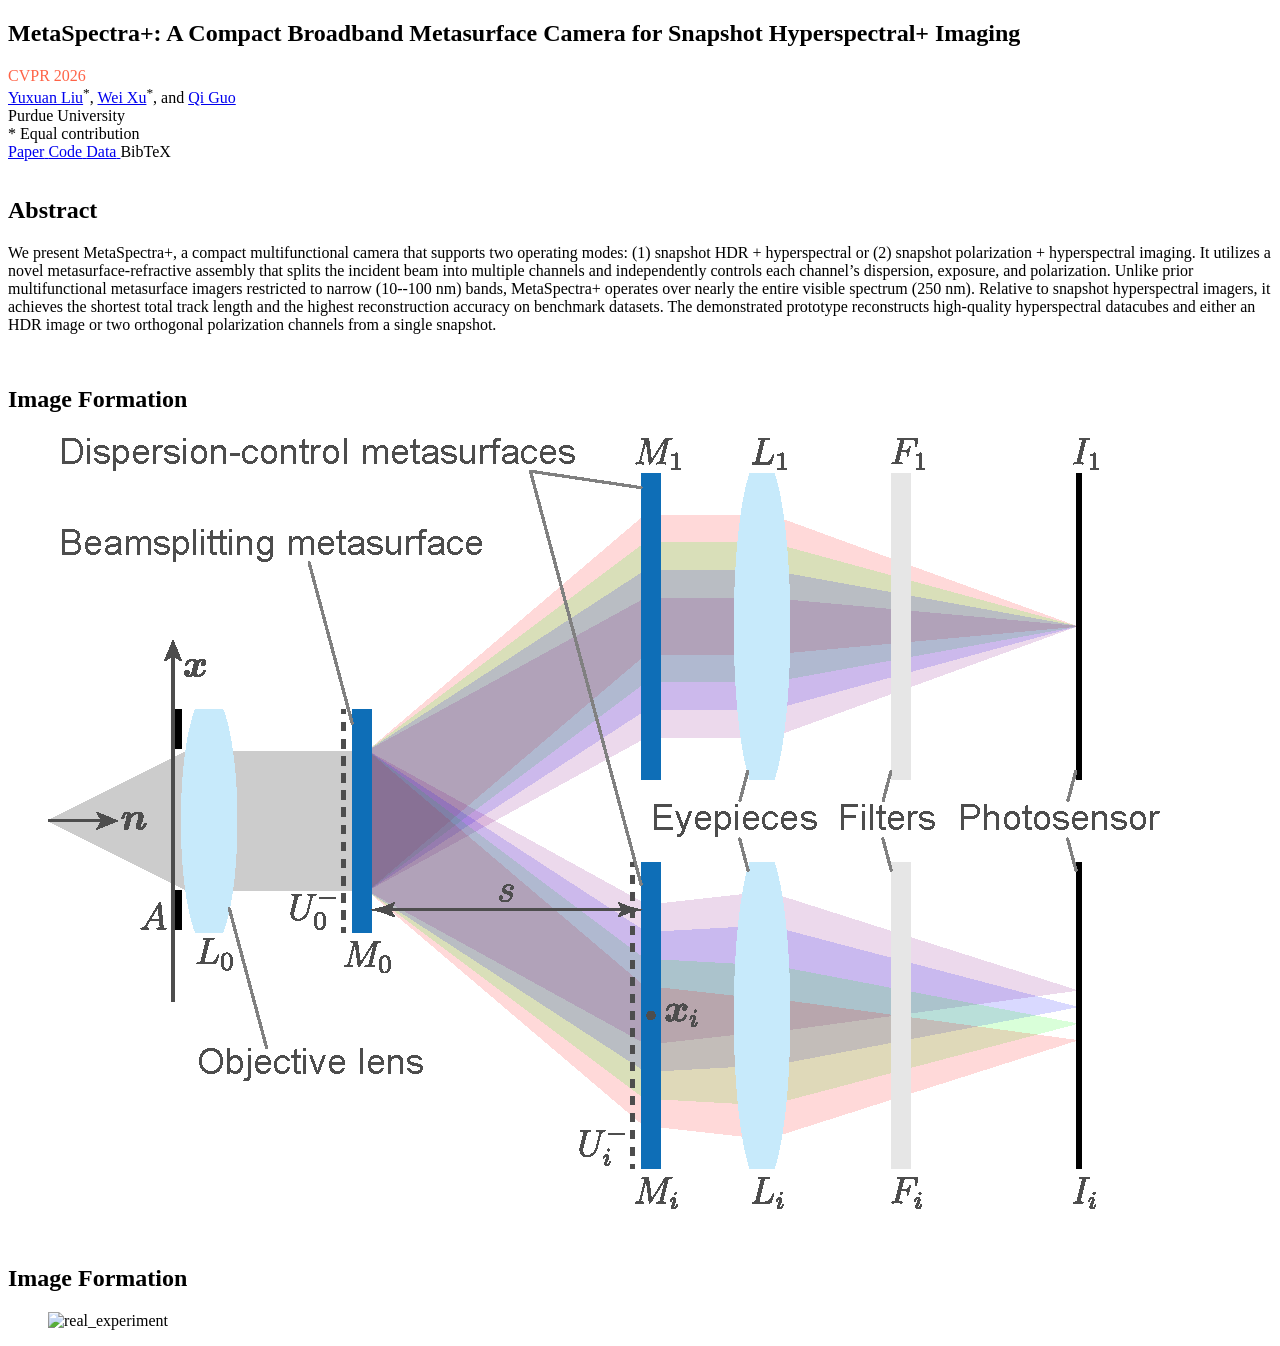
==== index.html @ 2b4a6756 "Update index.html" ====
<!DOCTYPE html>
<html>

<head>
  <meta charset="utf-8">
  <!-- Meta tags for social media banners, these should be filled in appropriatly as they are your "business card" -->
  <!-- Replace the content tag with appropriate information -->
  <meta name="description" content="A project page of Guo Lab @ Purdue ECE." />
  <meta property="og:title" content="Multifunctional Metasurface Imaging" />
  <meta property="og:description" content="A project page of Guo Lab @ Purdue ECE." />
  <meta property="og:url" content="https://meta-imaging.qiguo.org" />
  <!-- Path to banner image, should be in the path listed below. Optimal dimenssions are 1200X630-->
  <meta property="og:image" content="/static/images/render.png" />
  <meta property="og:image:width" content="1200" />
  <meta property="og:image:height" content="630" />


  <!-- <meta name="twitter:title" content="TWITTER BANNER TITLE META TAG">
  <meta name="twitter:description" content="TWITTER BANNER DESCRIPTION META TAG"> -->
  <!-- Path to banner image, should be in the path listed below. Optimal dimenssions are 1200X600-->
  <!-- <meta name="twitter:image" content="static/images/your_twitter_banner_image.png">
  <meta name="twitter:card" content="summary_large_image"> -->
  <!-- Keywords for your paper to be indexed by-->
  <meta name="keywords" content="Metasurface, Multifunctional, Snapshot, Computational imaging">
  <meta name="viewport" content="width=device-width, initial-scale=1">


  <title>MetaSpectra+</title>
  <link rel="icon" type="image/x-icon" href="static/images/favicon.ico">
  <link href="https://fonts.googleapis.com/css?family=Google+Sans|Noto+Sans|Castoro" rel="stylesheet">

  <link rel="stylesheet" href="static/css/bulma.min.css">
  <link rel="stylesheet" href="static/css/bulma-carousel.min.css">
  <link rel="stylesheet" href="static/css/bulma-slider.min.css">
  <link rel="stylesheet" href="static/css/fontawesome.all.min.css">
  <link rel="stylesheet" href="https://cdn.jsdelivr.net/gh/jpswalsh/academicons@1/css/academicons.min.css">
  <link rel="stylesheet" href="static/css/index.css">

  <script src="https://ajax.googleapis.com/ajax/libs/jquery/3.5.1/jquery.min.js"></script>
  <script src="https://documentcloud.adobe.com/view-sdk/main.js"></script>
  <script defer src="static/js/fontawesome.all.min.js"></script>
  <script src="static/js/bulma-carousel.min.js"></script>
  <script src="static/js/bulma-slider.min.js"></script>
  <script src="static/js/index.js"></script>

  <script src="https://polyfill.io/v3/polyfill.min.js?features=es6"></script>
  <script>
    MathJax = {
      tex: {
        inlineMath: [['$', '$'], ['\\(', '\\)']]
      }
    };
  </script>
  <script id="MathJax-script" async src="https://cdn.jsdelivr.net/npm/mathjax@3/es5/tex-mml-chtml.js"></script>

</head>

<!-- Google tag (gtag.js) -->
<script async src="https://www.googletagmanager.com/gtag/js?id=G-63WWT0F352"></script>
<script>
  window.dataLayer = window.dataLayer || [];
  function gtag() { dataLayer.push(arguments); }
  gtag('js', new Date());
  gtag('config', 'G-63WWT0F352');
</script>

<body>

<section class="hero is-white">
  <div class="hero-body">
    <div class="container is-max-desktop">
      <div class="columns is-centered">
        <div class="column has-text-centered">
          <h1 class="title is-2 publication-title">MetaSpectra+: A Compact Broadband Metasurface Camera for Snapshot Hyperspectral+ Imaging</h1>
          
          <div class="is-size-4 publication-authors">
            <span class="author-block" style="color:Tomato;">CVPR 2026
          </div>

          <div class="is-size-4 publication-authors">
            <span class="author-block">
              <a href="https://yuxuanliu22.github.io/">Yuxuan Liu</a><sup>*</sup>,</span>
            <span class="author-block">
              <a href="https://www.weixu.net/">Wei Xu</a><sup>*</sup>, and</span>
            <span class="author-block">
              <a href="https://www.qiguo.org/pi">Qi Guo</a>
            </span>
          </div>

          <div class="is-size-5 publication-authors">
            <span class="author-block">Purdue University</span>
          </div>
          
          <div class="is-size-5 publication-authors">
            <span class="author-block">* Equal contribution</span>
          </div>

          <div class="column has-text-centered">
            <div class="publication-links">
              <!-- PDF Link. -->
              <span class="link-block">
                <a href="https://arxiv.org/abs/2603.09116"
                   class="external-link button is-normal is-rounded is-dark">
                  <span class="icon">
                      <i class="fas fa-file-pdf"></i>
                  </span>
                  <span>Paper</span>
                </a>
              </span>
              
              
              <!-- Code Link. -->
              <span class="link-block">
                <a href="https://github.com/guo-research-group/MetaSpectra-plus"
                   class="external-link button is-normal is-rounded is-dark">
                  <span class="icon">
                      <i class="fab fa-github"></i>
                  </span>
                  <span>Code</span>
                  </a>
              </span>
              <!-- Dataset Link. -->
              <span class="link-block">
                <a href="https://github.com/guo-research-group/MetaSpectra-plus"
                   class="external-link button is-normal is-rounded is-dark">
                  <span class="icon">
                      <i class="far fa-images"></i>
                  </span>
                  <span>Data</span>
                  </a>
            </span>
            <!-- Citation Link. -->
            <span class="link-block">
              <a class="external-link button is-normal is-rounded is-dark" onclick="copyBibTeX()">
                <span class="icon">
                  <i class="fas fa-copy"></i>
                </span>
              <span>BibTeX</span>
              </a>
            </span>
            <script>
              function copyBibTeX() {
                const bibtex = `@article{liu2026metaspectra+,
                  title={MetaSpectra+: A Compact Broadband Metasurface Camera for Snapshot Hyperspectral+ Imaging},
                  author={Liu, Yuxuan and Xu, Wei and Guo, Qi},
                  journal={arXiv preprint arXiv:2603.09116},
                  year={2026}
                }`;
                navigator.clipboard.writeText(bibtex).then(() => {
                  alert("BibTeX copied to clipboard!");
                }).catch(err => {
                  console.error("Failed to copy BibTeX: ", err);
                });
              }
            </script>
              
            </div>
          </div>
        </div>
      </div>
    </div>
  </div>
</section>

<section class="hero is-light" style="padding-top: 1rem; padding-bottom: 0;">
    <div class="hero-body">
      <div class="container is-max-desktop has-text-centered">
        <h2 class="title is-3"><strong>Abstract</strong></h2>
        <div class="content has-text-justified">
          <p>
            We present MetaSpectra+, a compact multifunctional camera that supports two operating modes: 
            (1) snapshot HDR + hyperspectral or (2) snapshot polarization + hyperspectral imaging. 
            It utilizes a novel metasurface-refractive assembly that splits the incident beam into multiple channels and independently controls each channel’s dispersion, exposure, and polarization. 
            Unlike prior multifunctional metasurface imagers restricted to narrow (10--100 nm) bands, MetaSpectra+ operates over nearly the entire visible spectrum (250 nm). 
            Relative to snapshot hyperspectral imagers, it achieves the shortest total track length and the highest reconstruction accuracy on benchmark datasets. 
            The demonstrated prototype reconstructs high-quality hyperspectral datacubes and either an HDR image or two orthogonal polarization channels from a single snapshot.
          </p>
        </div>
      </div>

    </div>
  </section>

<section class="hero is-white" style="padding-top: 1rem; padding-bottom: 0;">
    <div class="hero-body">
      <div class="container is-max-desktop has-text-centered">
        <h2 class="title is-3"><strong>Image Formation</strong></h2>
        <div class="content has-text-justified">
          <p>
            <figure class="image">
              <img src="static/images/image_formation.png" alt="image_formation" />
            </figure>
          </p>
        </div>
      </div>

    </div>
  </section>

<section class="hero is-light" style="padding-top: 1rem; padding-bottom: 0;">
    <div class="hero-body">
      <div class="container is-max-desktop has-text-centered">
        <h2 class="title is-3"><strong>Image Formation</strong></h2>
        <div class="content has-text-justified">
          <p>
            <figure class="image">
              <img src="static/images/real_experiment.png" alt="real_experiment" />
            </figure>
          </p>
        </div>
      </div>

    </div>
  </section>


</body>

</html>
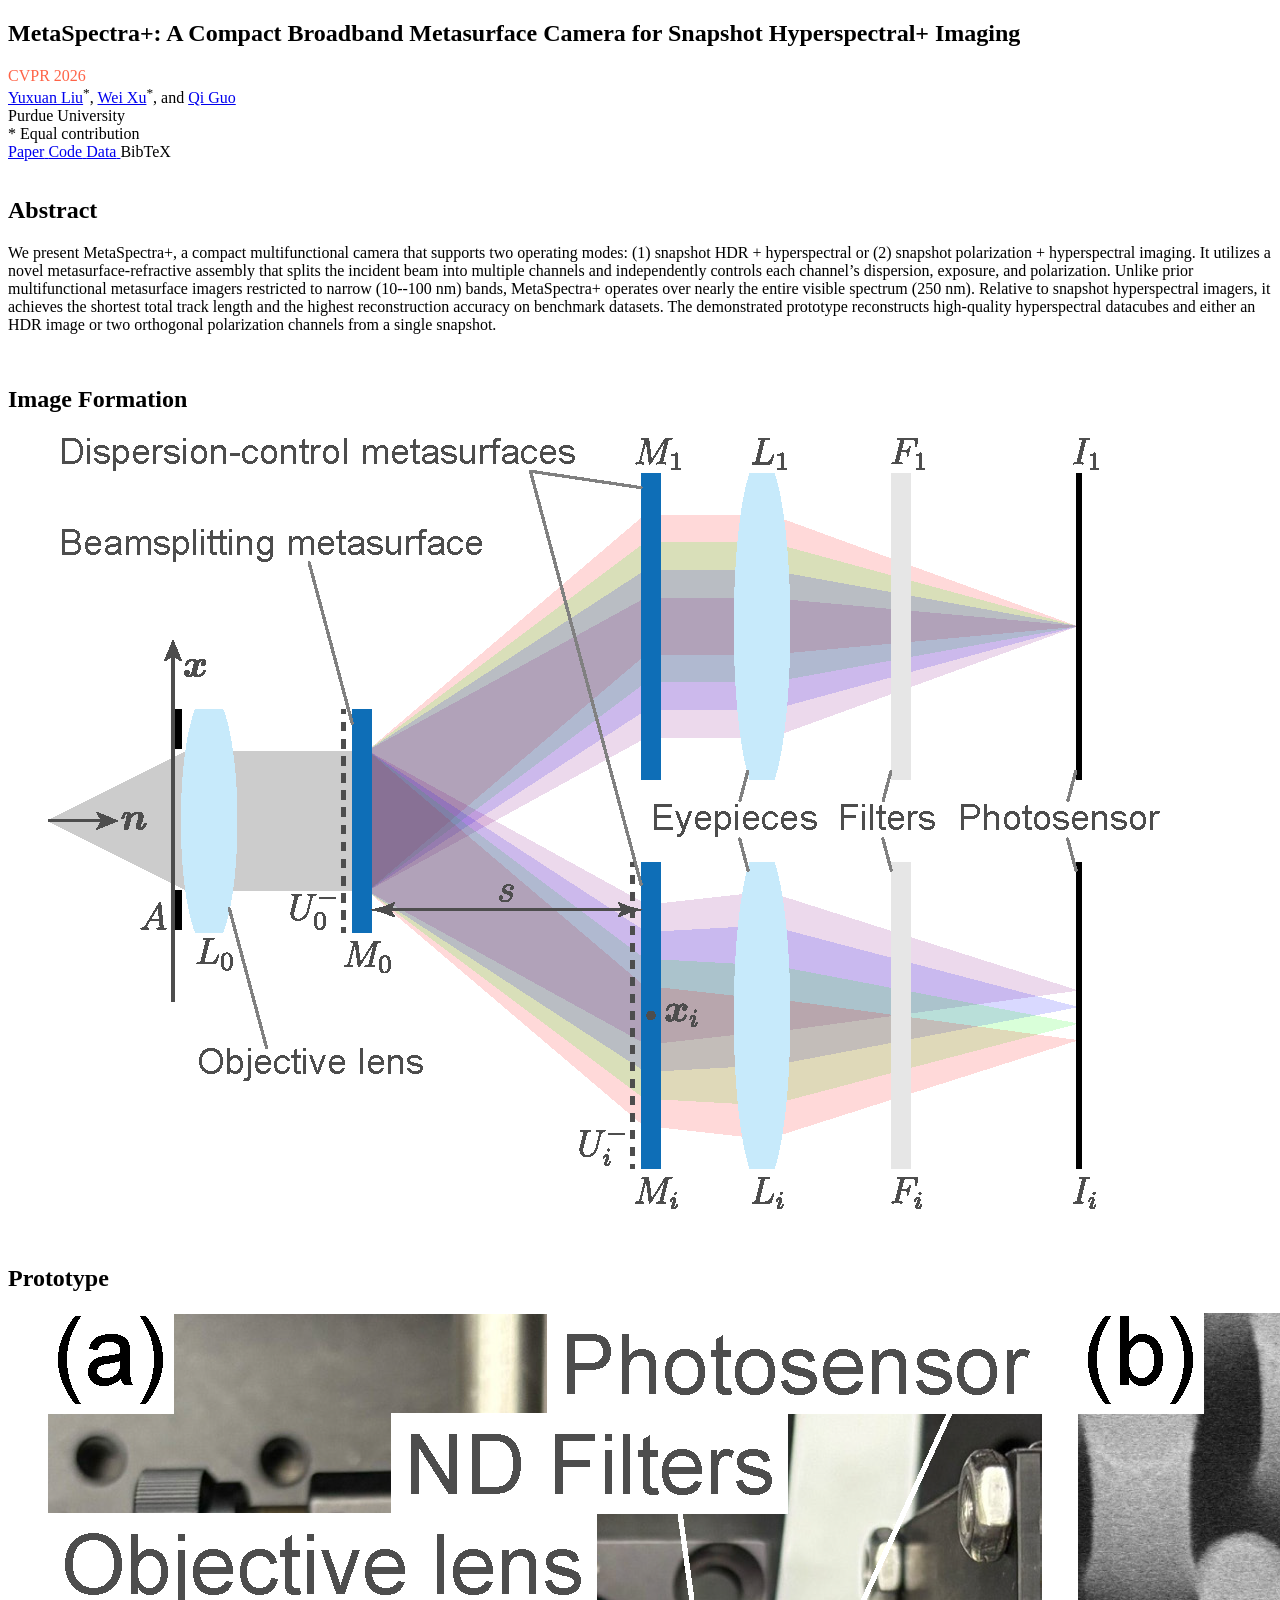
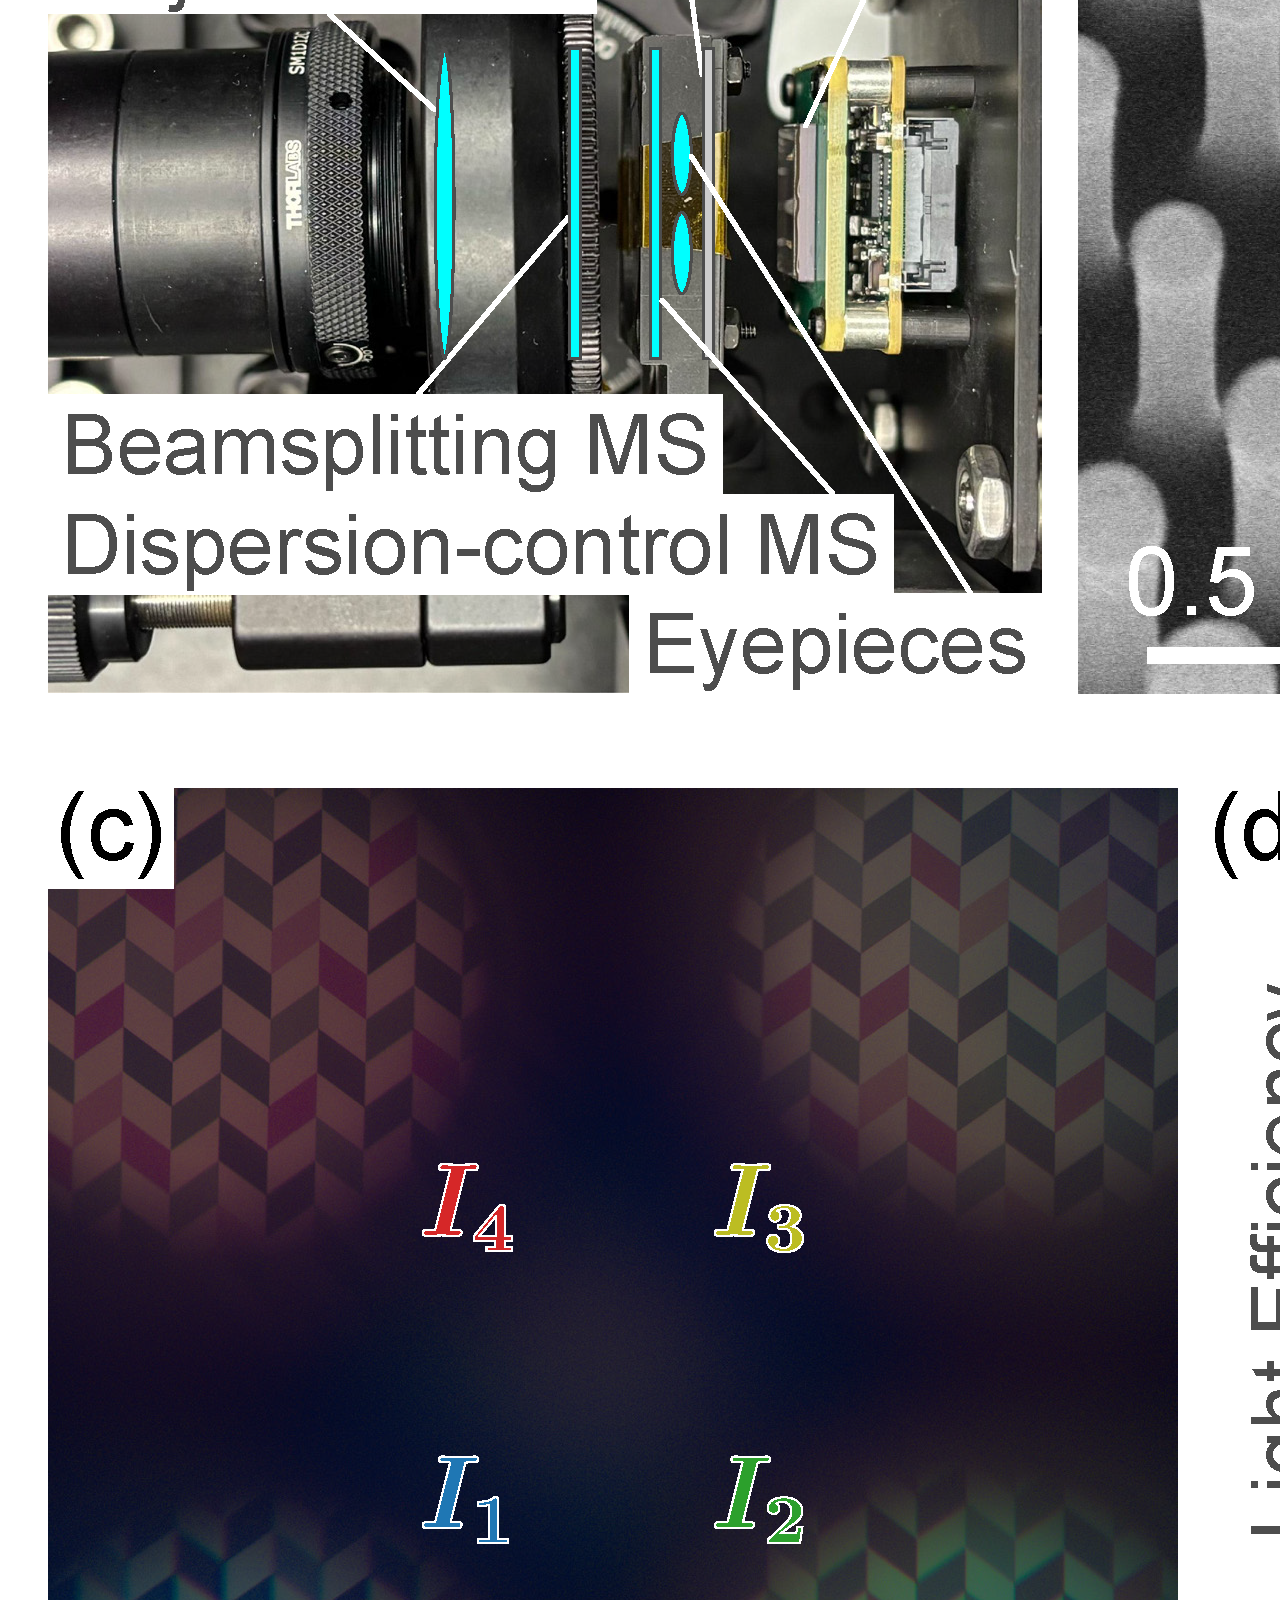
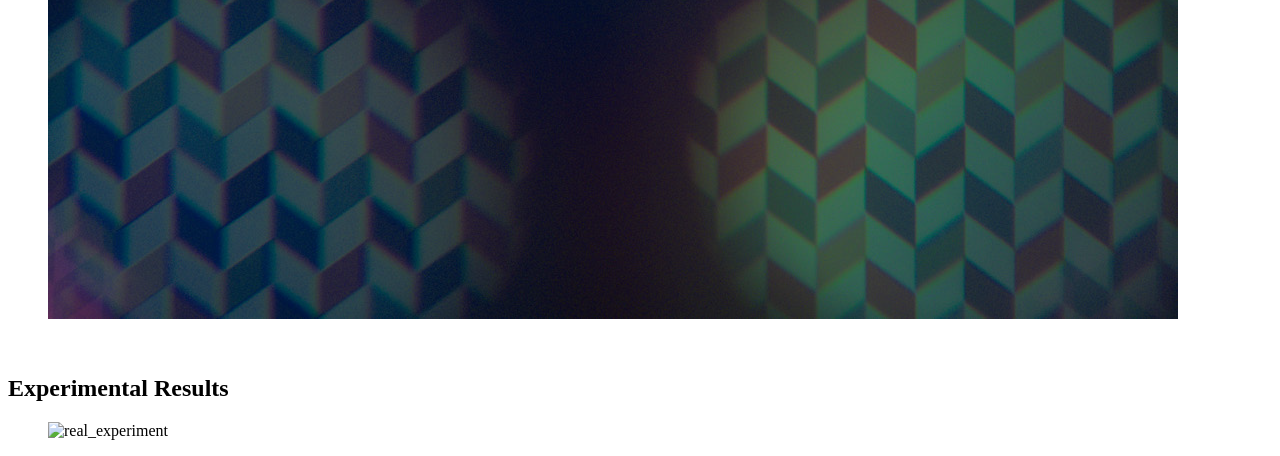
==== commit be52e5fb: "Update index.html" ====
--- a/index.html
+++ b/index.html
@@ -197,10 +197,26 @@
     </div>
   </section>
 
-<section class="hero is-light" style="padding-top: 1rem; padding-bottom: 0;">
-    <div class="hero-body">
-      <div class="container is-max-desktop has-text-centered">
-        <h2 class="title is-3"><strong>Image Formation</strong></h2>
+  <section class="hero is-light" style="padding-top: 1rem; padding-bottom: 0;">
+    <div class="hero-body">
+      <div class="container is-max-desktop has-text-centered">
+        <h2 class="title is-3"><strong>Prototype</strong></h2>
+        <div class="content has-text-justified">
+          <p>
+            <figure class="image">
+              <img src="static/images/prototype.png" alt="real_experiment" />
+            </figure>
+          </p>
+        </div>
+      </div>
+
+    </div>
+  </section>
+
+<section class="hero is-white" style="padding-top: 1rem; padding-bottom: 0;">
+    <div class="hero-body">
+      <div class="container is-max-desktop has-text-centered">
+        <h2 class="title is-3"><strong>Experimental Results</strong></h2>
         <div class="content has-text-justified">
           <p>
             <figure class="image">
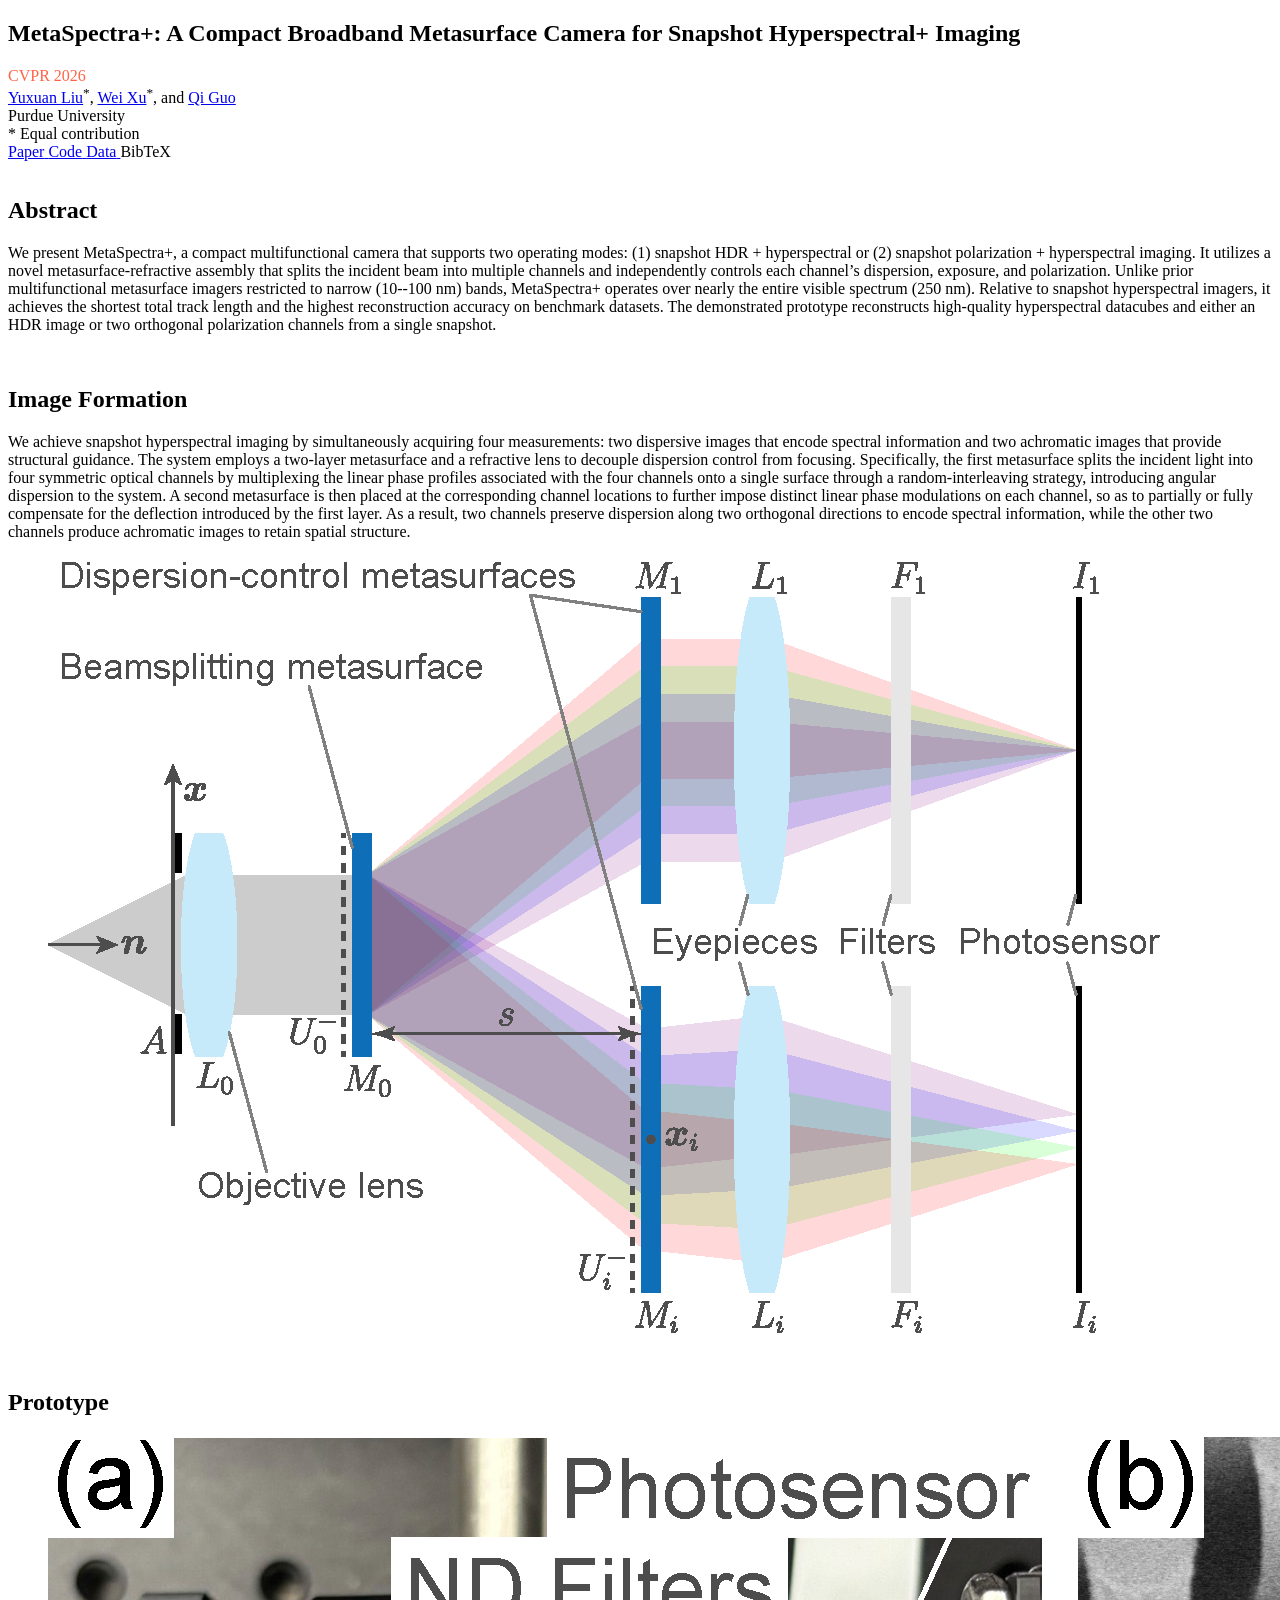
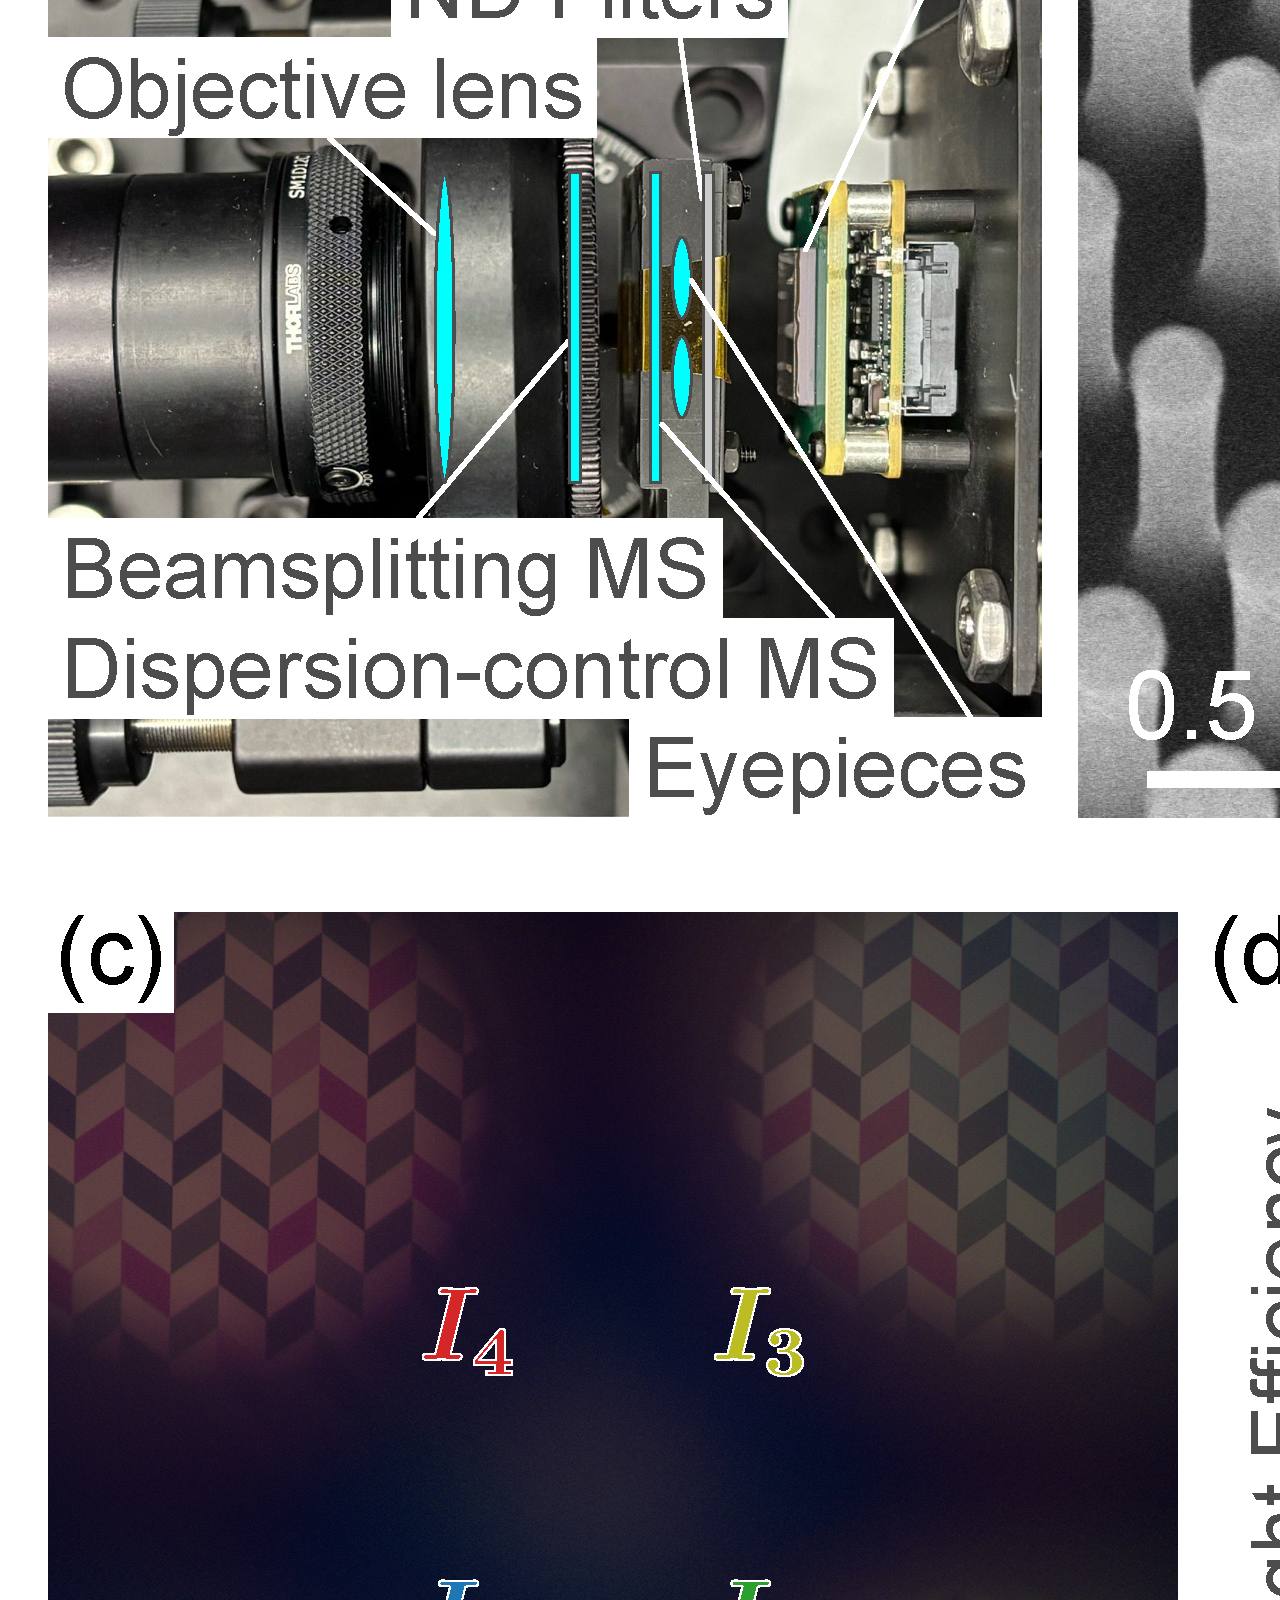
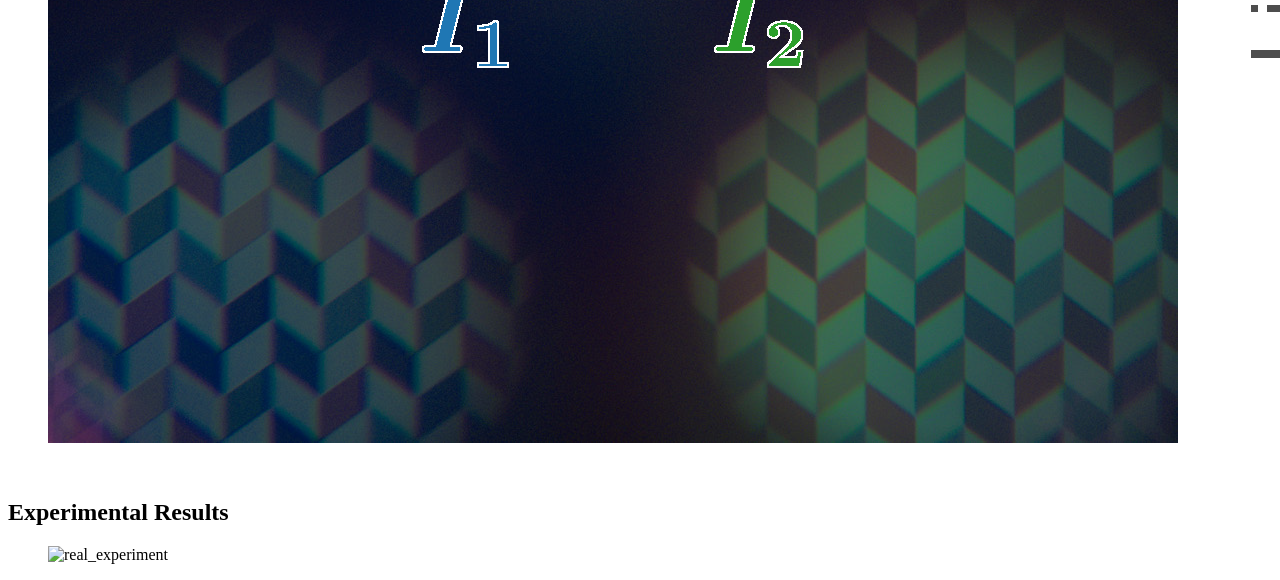
==== commit b802c8ec: "Update index.html" ====
--- a/index.html
+++ b/index.html
@@ -187,6 +187,11 @@
         <h2 class="title is-3"><strong>Image Formation</strong></h2>
         <div class="content has-text-justified">
           <p>
+            We achieve snapshot hyperspectral imaging by simultaneously acquiring four measurements: two dispersive images that encode spectral information and two achromatic images that provide structural guidance.
+            The system employs a two-layer metasurface and a refractive lens to decouple dispersion control from focusing. Specifically, the first metasurface splits the incident light into four symmetric optical channels 
+            by multiplexing the linear phase profiles associated with the four channels onto a single surface through a random-interleaving strategy, introducing angular dispersion to the system. A second metasurface is 
+            then placed at the corresponding channel locations to further impose distinct linear phase modulations on each channel, so as to partially or fully compensate for the deflection introduced by the first layer.
+            As a result, two channels preserve dispersion along two orthogonal directions to encode spectral information, while the other two channels produce achromatic images to retain spatial structure.
             <figure class="image">
               <img src="static/images/image_formation.png" alt="image_formation" />
             </figure>
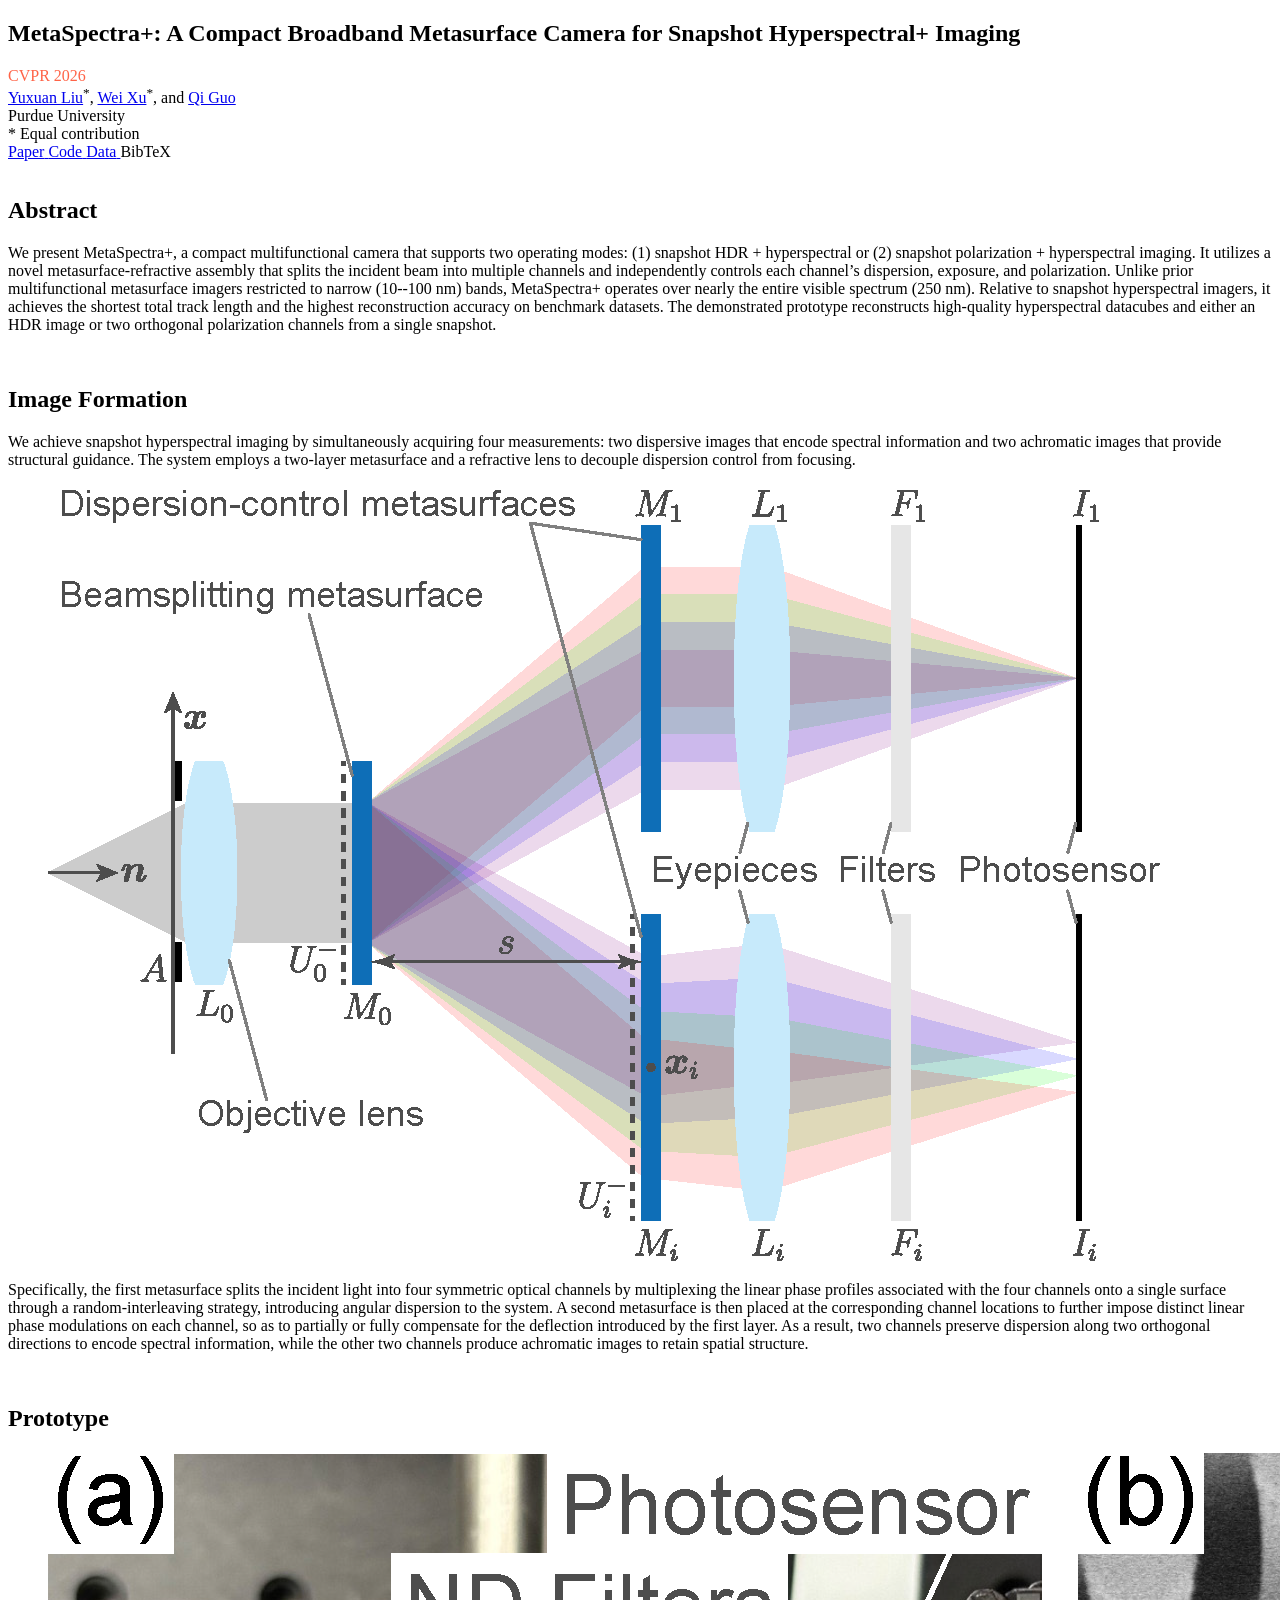
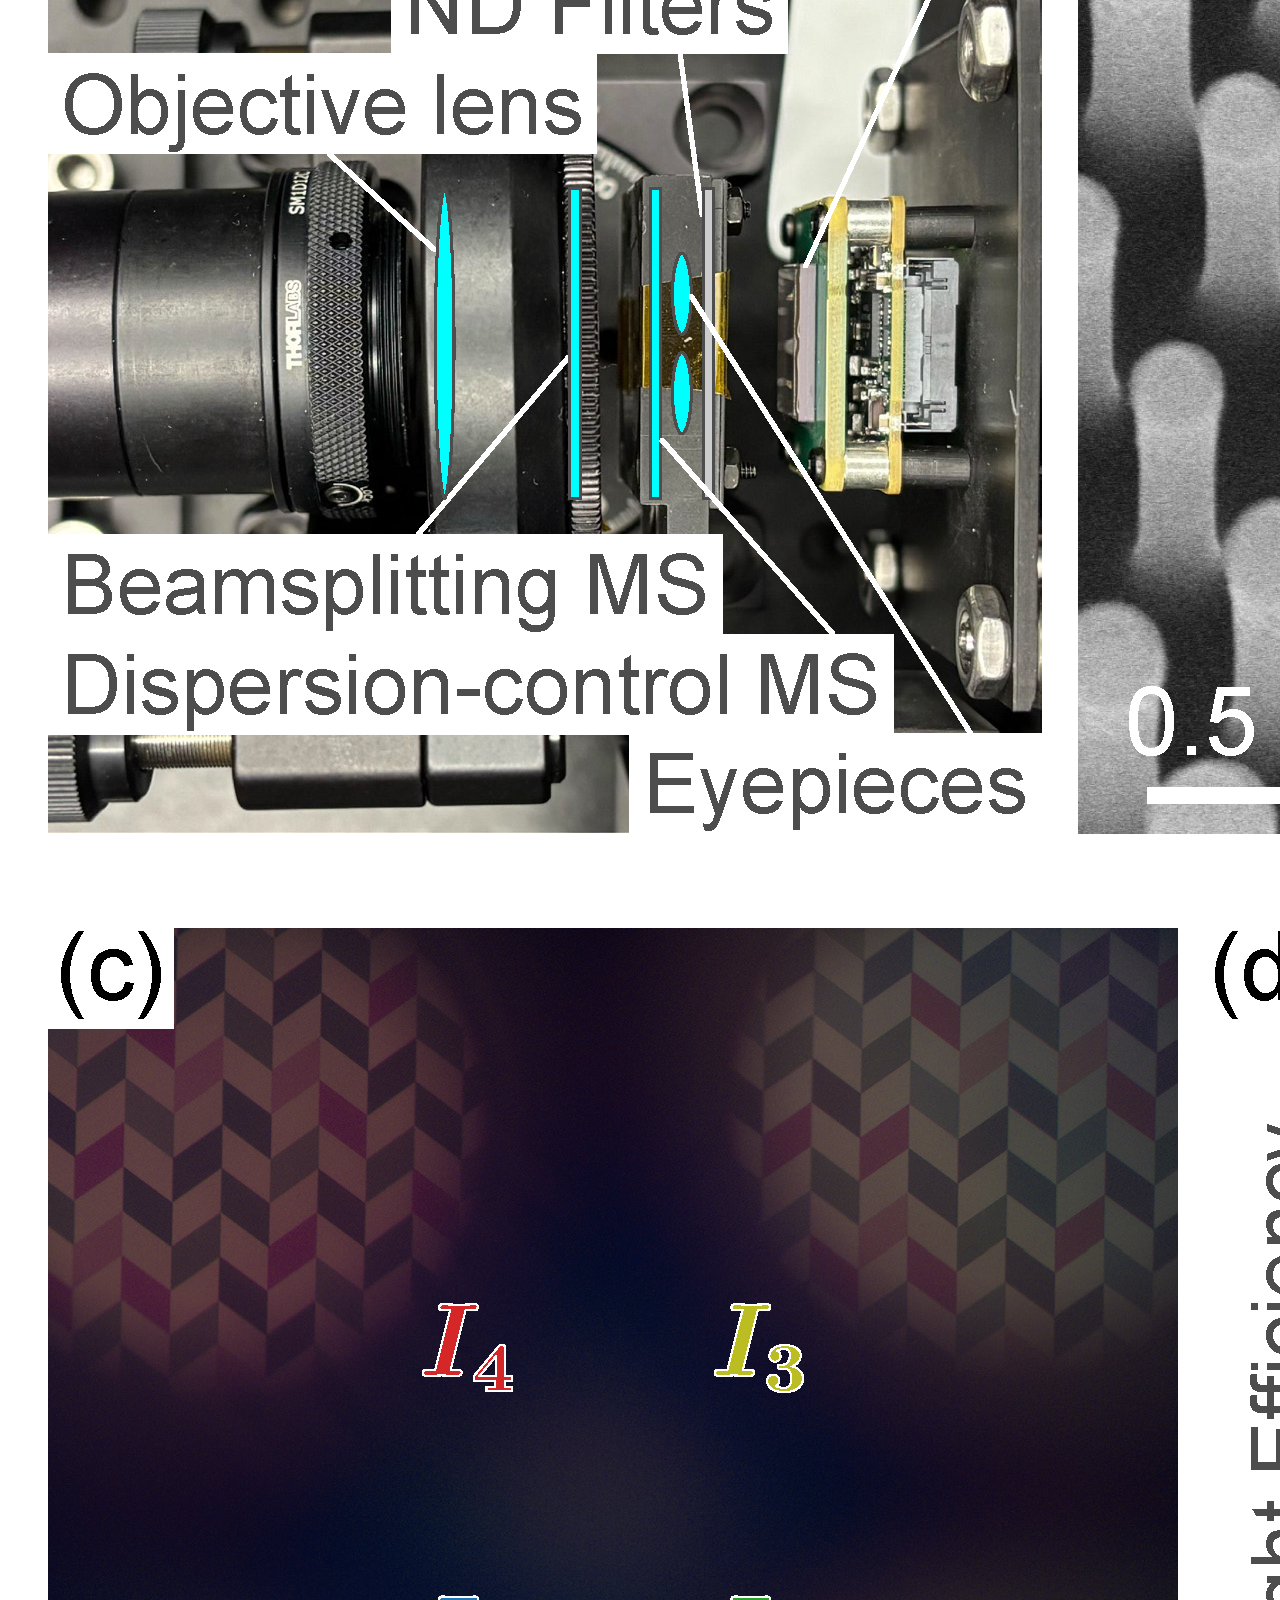
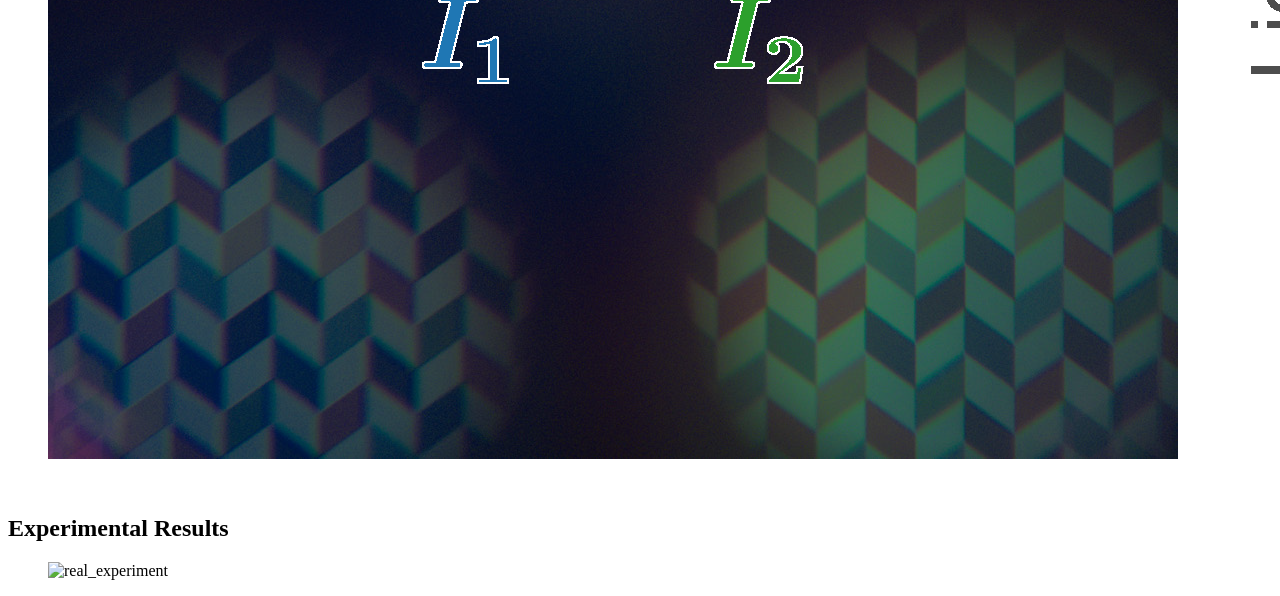
==== commit 9b58a995: "Update index.html" ====
--- a/index.html
+++ b/index.html
@@ -188,13 +188,14 @@
         <div class="content has-text-justified">
           <p>
             We achieve snapshot hyperspectral imaging by simultaneously acquiring four measurements: two dispersive images that encode spectral information and two achromatic images that provide structural guidance.
-            The system employs a two-layer metasurface and a refractive lens to decouple dispersion control from focusing. Specifically, the first metasurface splits the incident light into four symmetric optical channels 
+            The system employs a two-layer metasurface and a refractive lens to decouple dispersion control from focusing. 
+            <figure class="image">
+              <img src="static/images/image_formation.png" alt="image_formation" />
+            </figure>
+            Specifically, the first metasurface splits the incident light into four symmetric optical channels 
             by multiplexing the linear phase profiles associated with the four channels onto a single surface through a random-interleaving strategy, introducing angular dispersion to the system. A second metasurface is 
             then placed at the corresponding channel locations to further impose distinct linear phase modulations on each channel, so as to partially or fully compensate for the deflection introduced by the first layer.
             As a result, two channels preserve dispersion along two orthogonal directions to encode spectral information, while the other two channels produce achromatic images to retain spatial structure.
-            <figure class="image">
-              <img src="static/images/image_formation.png" alt="image_formation" />
-            </figure>
           </p>
         </div>
       </div>
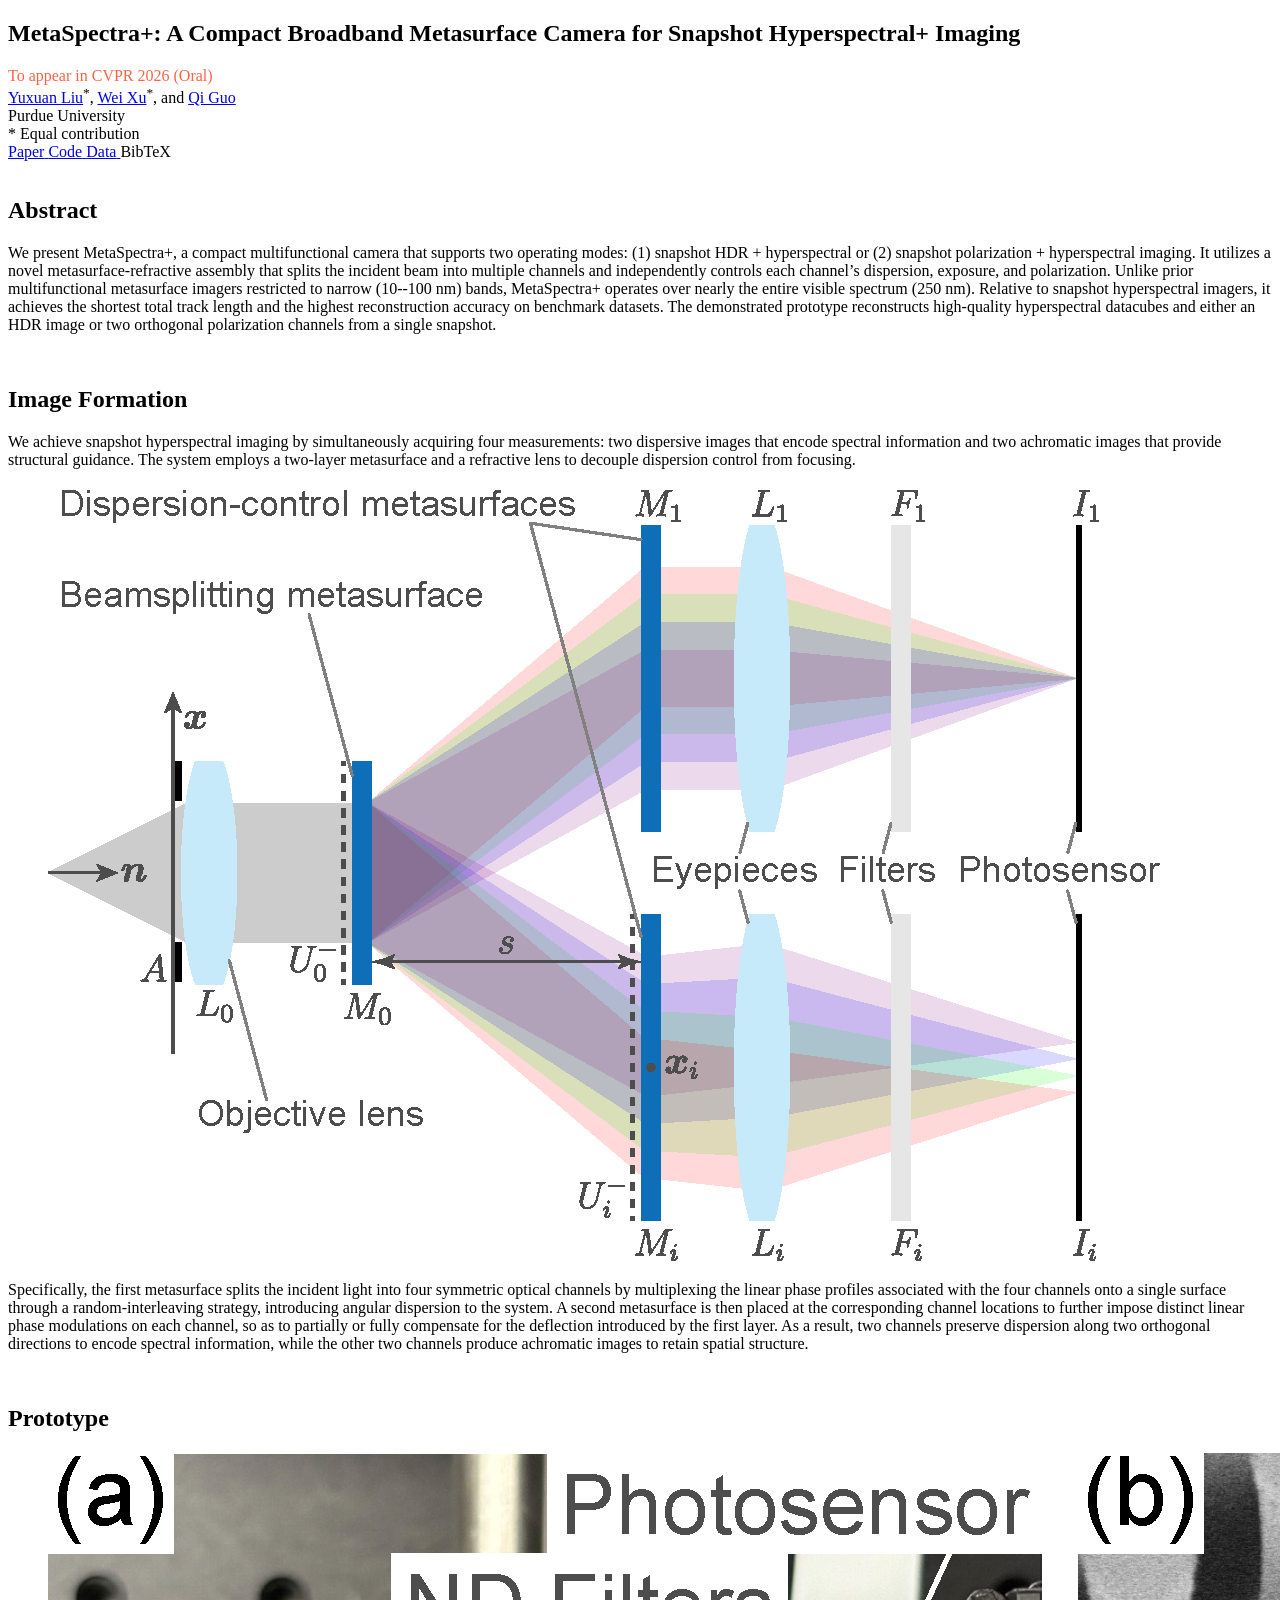
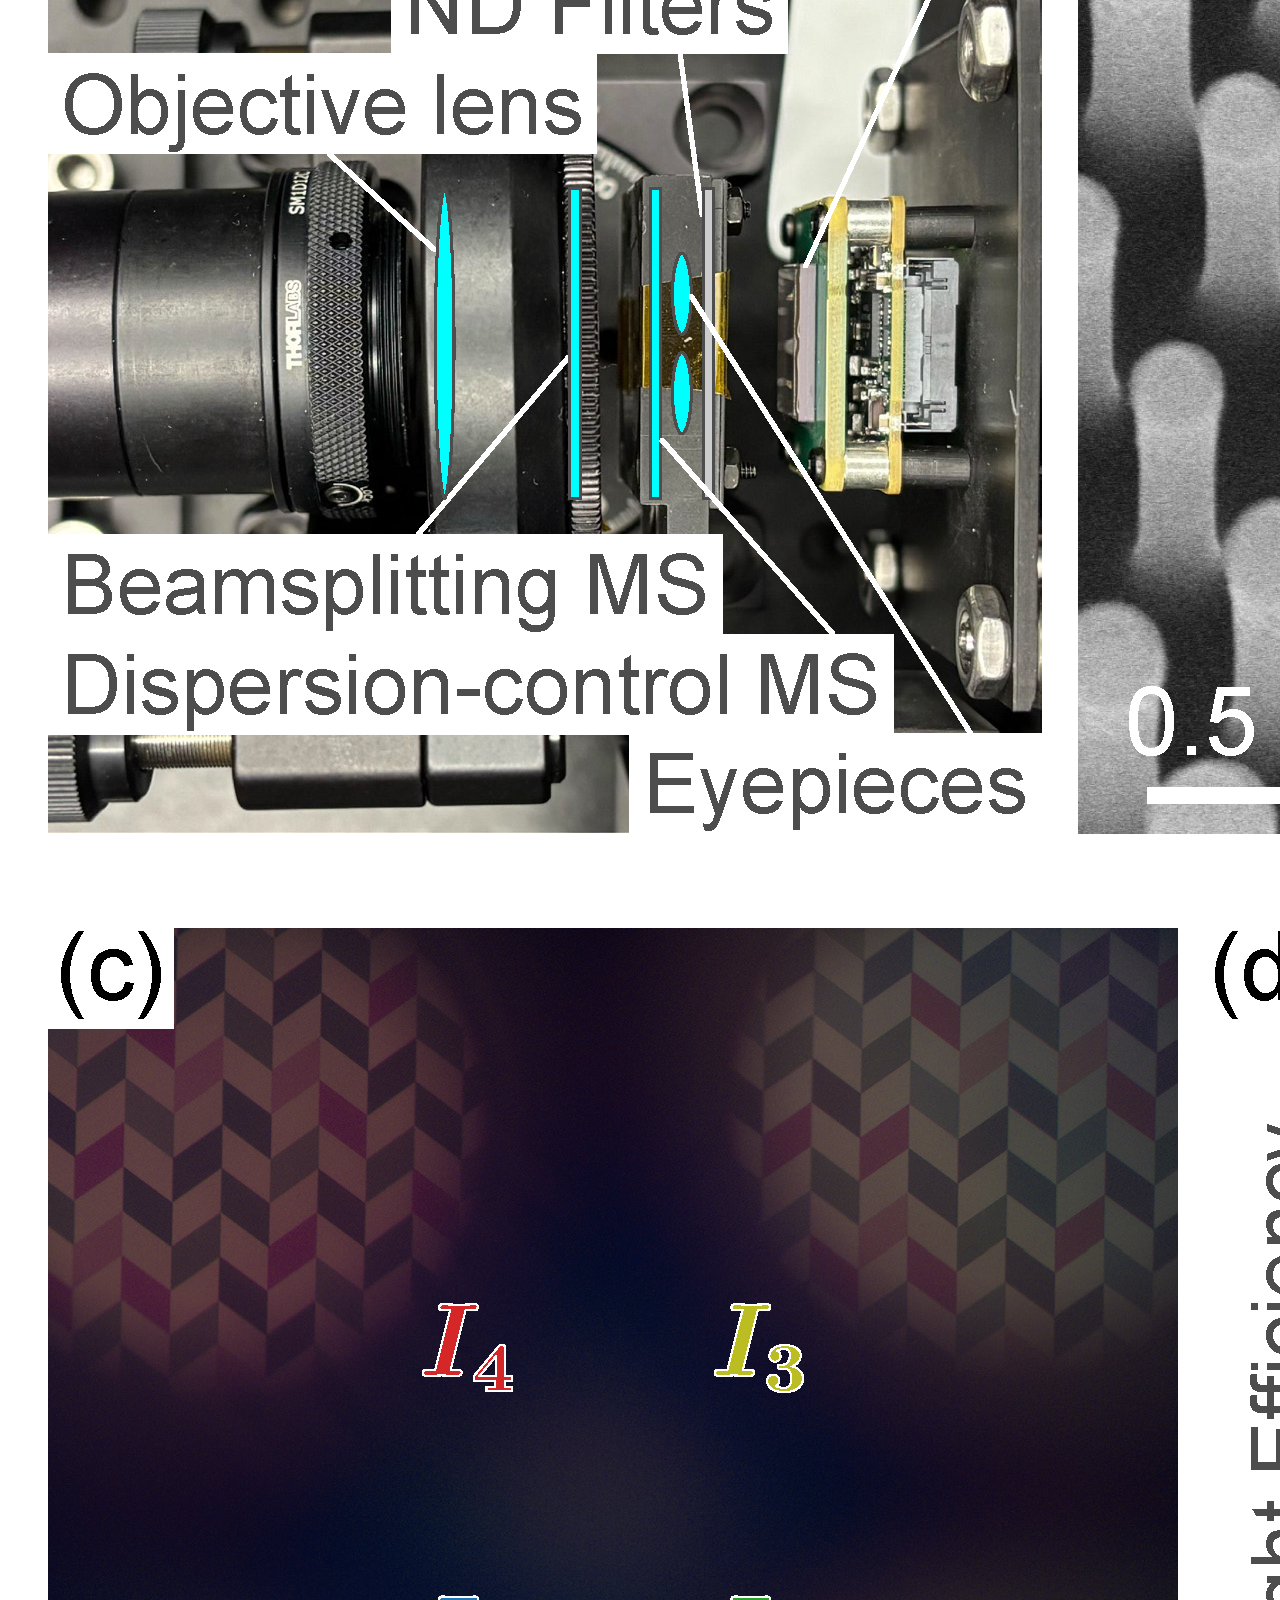
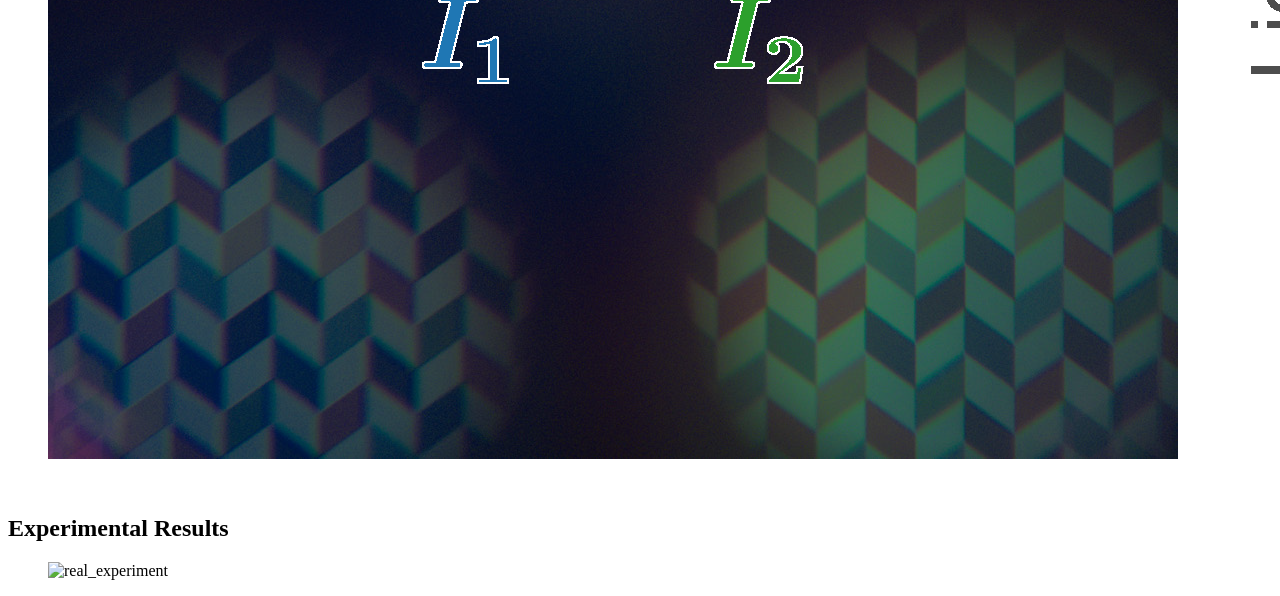
==== commit d87f86af: "Update index.html" ====
--- a/index.html
+++ b/index.html
@@ -74,7 +74,7 @@
           <h1 class="title is-2 publication-title">MetaSpectra+: A Compact Broadband Metasurface Camera for Snapshot Hyperspectral+ Imaging</h1>
           
           <div class="is-size-4 publication-authors">
-            <span class="author-block" style="color:Tomato;">CVPR 2026
+            <span class="author-block" style="color:Tomato;">To appear in CVPR 2026 (Oral)
           </div>
 
           <div class="is-size-4 publication-authors">
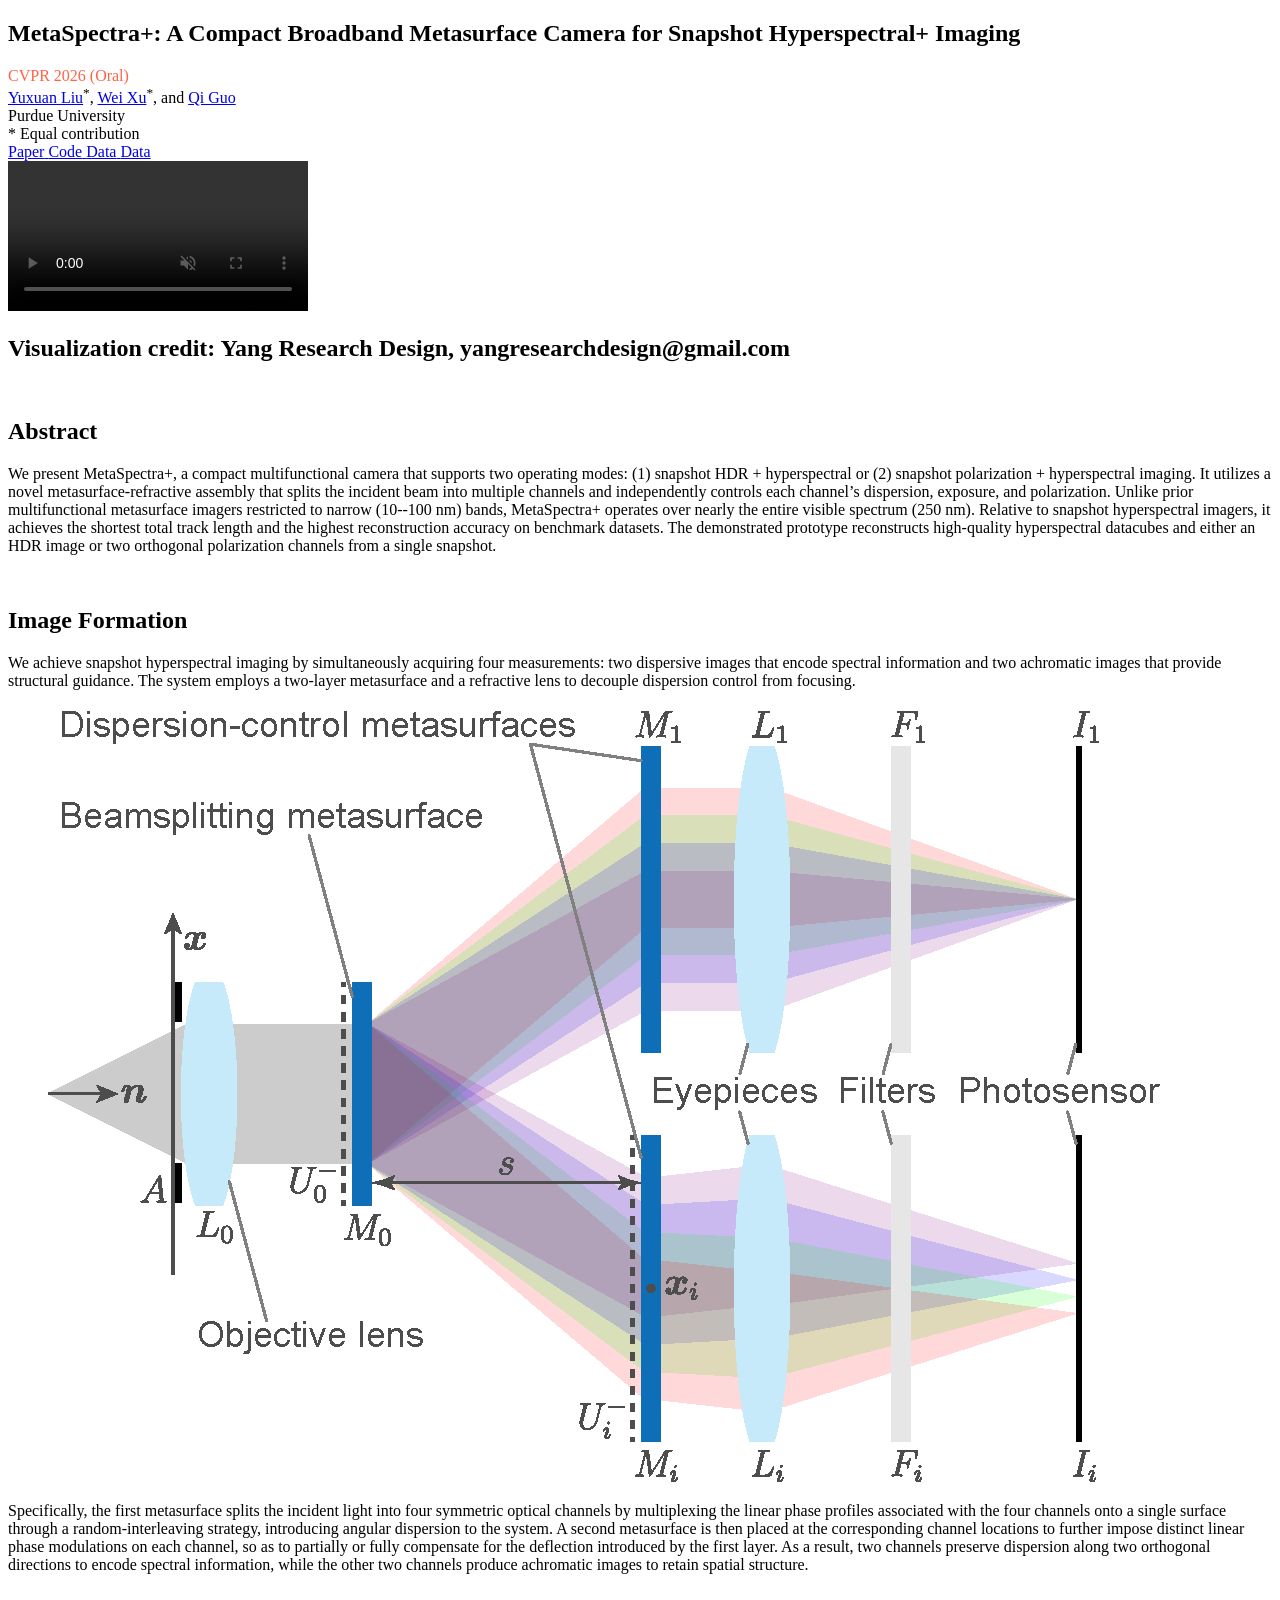
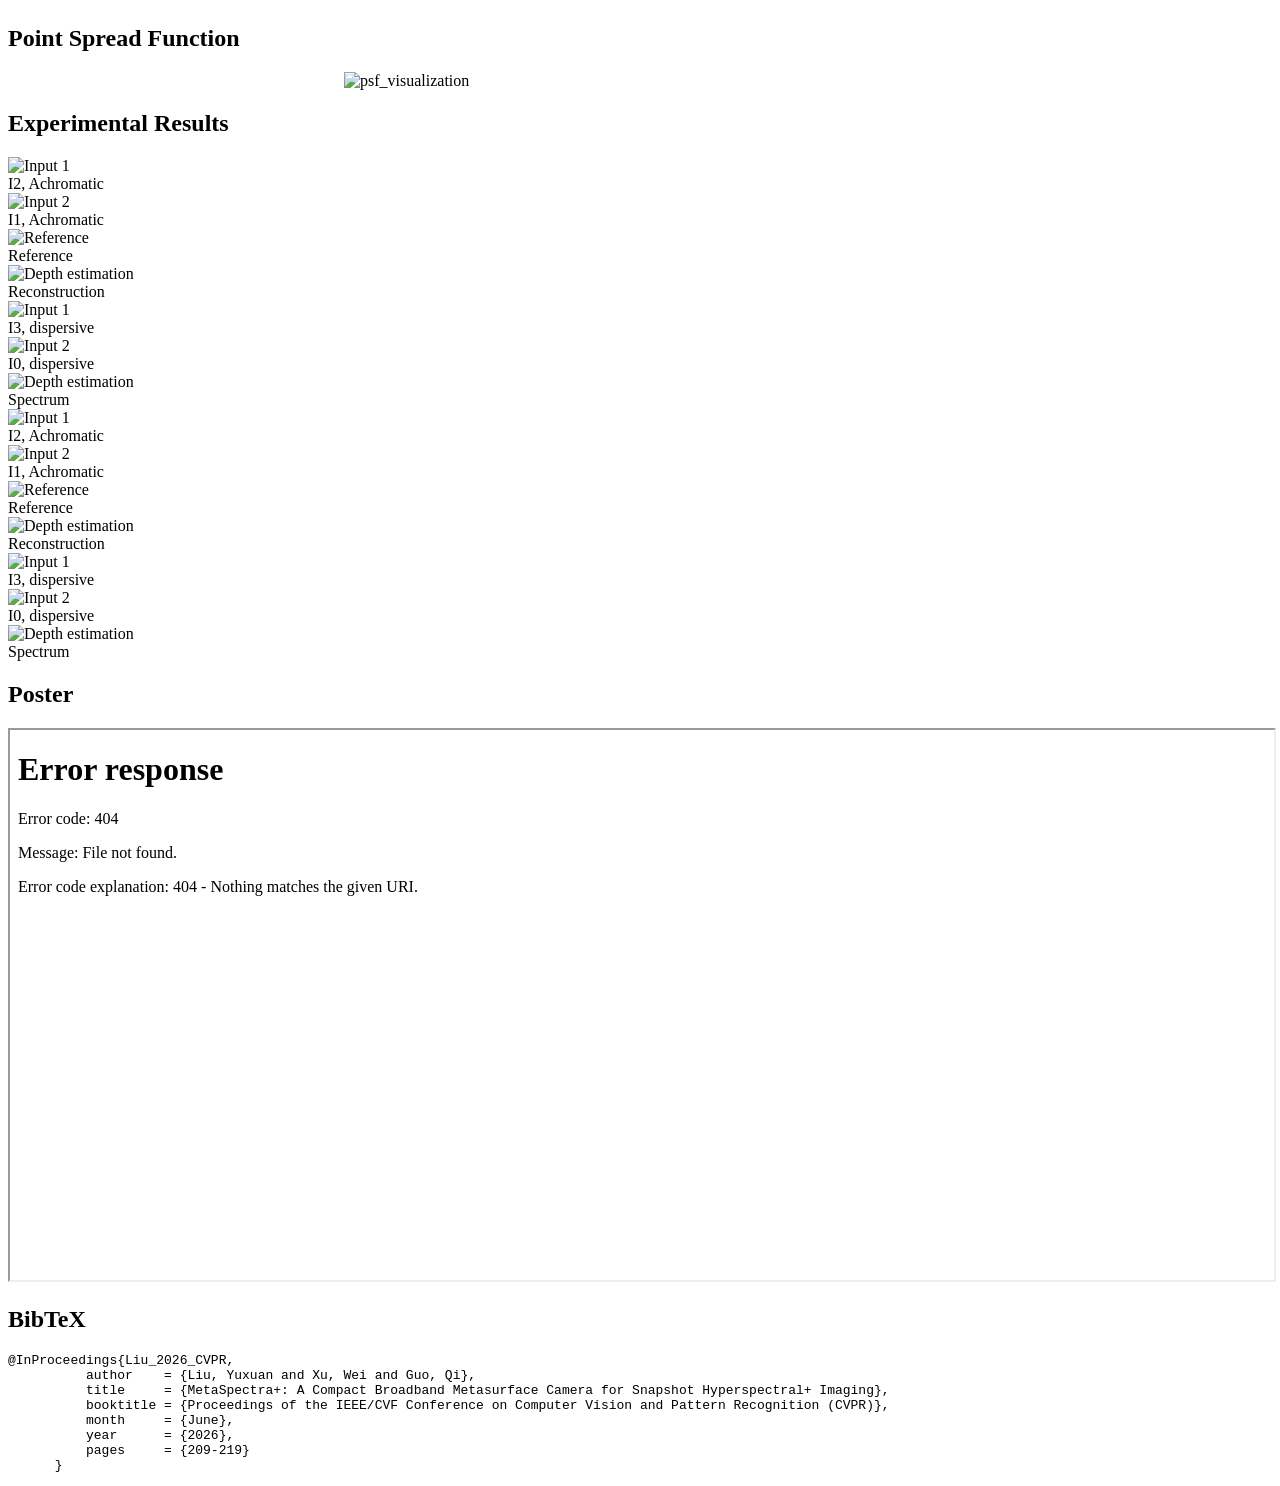
==== commit adaf7a32: "Update index.html" ====
--- a/index.html
+++ b/index.html
@@ -42,8 +42,8 @@
   <script src="static/js/bulma-carousel.min.js"></script>
   <script src="static/js/bulma-slider.min.js"></script>
   <script src="static/js/index.js"></script>
-
-  <script src="https://polyfill.io/v3/polyfill.min.js?features=es6"></script>
+  <script src="static/js/script.js"></script>
+
   <script>
     MathJax = {
       tex: {
@@ -55,15 +55,6 @@
 
 </head>
 
-<!-- Google tag (gtag.js) -->
-<script async src="https://www.googletagmanager.com/gtag/js?id=G-63WWT0F352"></script>
-<script>
-  window.dataLayer = window.dataLayer || [];
-  function gtag() { dataLayer.push(arguments); }
-  gtag('js', new Date());
-  gtag('config', 'G-63WWT0F352');
-</script>
-
 <body>
 
 <section class="hero is-white">
@@ -74,7 +65,7 @@
           <h1 class="title is-2 publication-title">MetaSpectra+: A Compact Broadband Metasurface Camera for Snapshot Hyperspectral+ Imaging</h1>
           
           <div class="is-size-4 publication-authors">
-            <span class="author-block" style="color:Tomato;">To appear in CVPR 2026 (Oral)
+            <span class="author-block" style="color:Tomato;">CVPR 2026 (Oral)
           </div>
 
           <div class="is-size-4 publication-authors">
@@ -99,7 +90,7 @@
             <div class="publication-links">
               <!-- PDF Link. -->
               <span class="link-block">
-                <a href="https://arxiv.org/abs/2603.09116"
+                <a href="https://openaccess.thecvf.com/content/CVPR2026/html/Liu_MetaSpectra_A_Compact_Broadband_Metasurface_Camera_for_Snapshot_Hyperspectral_Imaging_CVPR_2026_paper.html"
                    class="external-link button is-normal is-rounded is-dark">
                   <span class="icon">
                       <i class="fas fa-file-pdf"></i>
@@ -129,31 +120,18 @@
                   <span>Data</span>
                   </a>
             </span>
-            <!-- Citation Link. -->
-            <span class="link-block">
-              <a class="external-link button is-normal is-rounded is-dark" onclick="copyBibTeX()">
-                <span class="icon">
-                  <i class="fas fa-copy"></i>
-                </span>
-              <span>BibTeX</span>
-              </a>
+            <!-- Visualization Link. -->
+              <span class="link-block">
+                <a href="https://meta-imaging.qiguo.org/visualization/"
+                   class="external-link button is-normal is-rounded is-dark">
+                  <span class="icon">
+                      <i class="far fa-images"></i>
+                  </span>
+                  <span>Data</span>
+                  </a>
             </span>
-            <script>
-              function copyBibTeX() {
-                const bibtex = `@article{liu2026metaspectra+,
-                  title={MetaSpectra+: A Compact Broadband Metasurface Camera for Snapshot Hyperspectral+ Imaging},
-                  author={Liu, Yuxuan and Xu, Wei and Guo, Qi},
-                  journal={arXiv preprint arXiv:2603.09116},
-                  year={2026}
-                }`;
-                navigator.clipboard.writeText(bibtex).then(() => {
-                  alert("BibTeX copied to clipboard!");
-                }).catch(err => {
-                  console.error("Failed to copy BibTeX: ", err);
-                });
-              }
-            </script>
               
+                     
             </div>
           </div>
         </div>
@@ -162,6 +140,23 @@
   </div>
 </section>
 
+<!-- Teaser video-->
+<section class="hero teaser">
+  <div class="container is-max-desktop">
+    <div class="hero-body">
+      <!-- TODO: Replace with your teaser video -->
+      <video poster="" id="tree" autoplay controls muted loop height="100%" preload="metadata">
+        <!-- TODO: Add your video file path here -->
+        <source src="static/videos/meta4_video.mp4" type="video/mp4">
+      </video>
+      <h2 class="subtitle has-text-centered">
+        Visualization credit: Yang Research Design, yangresearchdesign@gmail.com
+      </h2>
+    </div>
+  </div>
+</section>
+<!-- End teaser video -->
+  
 <section class="hero is-light" style="padding-top: 1rem; padding-bottom: 0;">
     <div class="hero-body">
       <div class="container is-max-desktop has-text-centered">
@@ -203,39 +198,135 @@
     </div>
   </section>
 
+
+  
   <section class="hero is-light" style="padding-top: 1rem; padding-bottom: 0;">
     <div class="hero-body">
       <div class="container is-max-desktop has-text-centered">
-        <h2 class="title is-3"><strong>Prototype</strong></h2>
-        <div class="content has-text-justified">
-          <p>
-            <figure class="image">
-              <img src="static/images/prototype.png" alt="real_experiment" />
+        <h2 class="title is-3"><strong>Point Spread Function</strong></h2>
+          <figure class="image">
+              <img src="static/images/psf_visualization.gif" alt="psf_visualization" style="width: 50%; height: auto; margin: 0 auto; display: block;"/>
             </figure>
-          </p>
-        </div>
-      </div>
-
-    </div>
-  </section>
-
-<section class="hero is-white" style="padding-top: 1rem; padding-bottom: 0;">
-    <div class="hero-body">
-      <div class="container is-max-desktop has-text-centered">
-        <h2 class="title is-3"><strong>Experimental Results</strong></h2>
-        <div class="content has-text-justified">
-          <p>
-            <figure class="image">
-              <img src="static/images/real_experiment.png" alt="real_experiment" />
-            </figure>
-          </p>
-        </div>
-      </div>
-
-    </div>
-  </section>
-
-
+      </div>
+
+    </div>
+  </section>
+
+
+<section class="hero colorbar-section is-white">
+    <div class="hero-body">
+      <div class="container is-max-desktop">
+          <h2 class="title">Experimental Results</h2>
+        <div id="results-carousel" class="carousel results-carousel">
+
+        <div class="item">
+          <div class="image-group-comp-real">
+            <div class="image-item-container-comp">
+              <img src="static/images/HS/scene1/meas2.png" alt="Input 1" class="image-item-comp"/>
+              <div class="image-label-comp">I2, Achromatic</div>
+            </div>
+            <div class="image-item-container-comp">
+              <img src="static/images/HS/scene1/meas1.png" alt="Input 2" class="image-item-comp"/>
+              <div class="image-label-comp">I1, Achromatic</div>
+            </div>
+            <div class="image-item-container-comp">
+              <img src="static/images/HS/scene1/ref_rgb.png" alt="Reference" class="image-item-comp"/>
+              <div class="image-label-comp">Reference</div>
+            </div>
+            <div class="image-item-container-comp">
+              <img src="static/images/HS/scene1/output_rgb.png" alt="Depth estimation" class="image-item-comp"/>
+              <div class="image-label-comp">Reconstruction</div>
+            </div>
+            <div class="image-item-container-comp">
+              <img src="static/images/HS/scene1/meas3.png" alt="Input 1" class="image-item-comp"/>
+              <div class="image-label-comp">I3, dispersive</div>
+            </div>
+            <div class="image-item-container-comp">
+              <img src="static/images/HS/scene1/meas0.png" alt="Input 2" class="image-item-comp"/>
+              <div class="image-label-comp">I0, dispersive</div>
+            </div>
+            <div class="image-item-container-comp">
+              <img src="static/images/HS/scene1/output_rgb.png" alt="Depth estimation" class="image-item-comp"/>
+              <div class="image-label-comp">Spectrum</div>
+            </div>
+          </div>
+        </div>
+
+        <div class="item">
+          <div class="image-group-comp-real">
+            <div class="image-item-container-comp">
+              <img src="static/images/HS/scene2/meas2.png" alt="Input 1" class="image-item-comp"/>
+              <div class="image-label-comp">I2, Achromatic </div>
+            </div>
+            <div class="image-item-container-comp">
+              <img src="static/images/HS/scene2/meas1.png" alt="Input 2" class="image-item-comp"/>
+              <div class="image-label-comp">I1, Achromatic</div>
+            </div>
+            <div class="image-item-container-comp">
+              <img src="static/images/HS/scene2/ref_rgb.png" alt="Reference" class="image-item-comp"/>
+              <div class="image-label-comp">Reference</div>
+            </div>
+            <div class="image-item-container-comp">
+              <img src="static/images/HS/scene2/output_rgb.png" alt="Depth estimation" class="image-item-comp"/>
+              <div class="image-label-comp">Reconstruction</div>
+            </div>
+            <div class="image-item-container-comp">
+              <img src="static/images/HS/scene2/meas3.png" alt="Input 1" class="image-item-comp"/>
+              <div class="image-label-comp">I3, dispersive</div>
+            </div>
+            <div class="image-item-container-comp">
+              <img src="static/images/HS/scene2/meas0.png" alt="Input 2" class="image-item-comp"/>
+              <div class="image-label-comp">I0, dispersive</div>
+            </div>
+            <div class="image-item-container-comp">
+              <img src="static/images/HS/scene2/output_rgb.png" alt="Depth estimation" class="image-item-comp"/>
+              <div class="image-label-comp">Spectrum</div>
+            </div>
+          </div>
+        </div>
+
+    </div>
+   </div>
+  </div>
+</section>
+  
+  
+<!-- Paper poster -->
+<section class="hero is-small is-light">
+  <div class="hero-body">
+    <div class="container">
+      <h2 class="title">Poster</h2>
+
+      <!-- TODO: Replace with your poster PDF -->
+      <iframe  src="static/pdfs/meta4_poster.pdf" width="100%" height="550">
+          </iframe>
+        
+      </div>
+    </div>
+  </section>
+<!--End paper poster -->
+
+  <!--BibTex citation -->
+  <section class="section" id="BibTeX">
+    <div class="container is-max-desktop content">
+      <h2 class="title">BibTeX</h2>
+      <pre><code>@InProceedings{Liu_2026_CVPR,
+          author    = {Liu, Yuxuan and Xu, Wei and Guo, Qi},
+          title     = {MetaSpectra+: A Compact Broadband Metasurface Camera for Snapshot Hyperspectral+ Imaging},
+          booktitle = {Proceedings of the IEEE/CVF Conference on Computer Vision and Pattern Recognition (CVPR)},
+          month     = {June},
+          year      = {2026},
+          pages     = {209-219}
+      }</code></pre>
+    </div>
+  </section>
+  <!--End BibTex citation -->
+  
+  <script>
+  new BeforeAfter({
+      id: "#teaser"
+  });
+  </script>
 </body>
 
 </html>
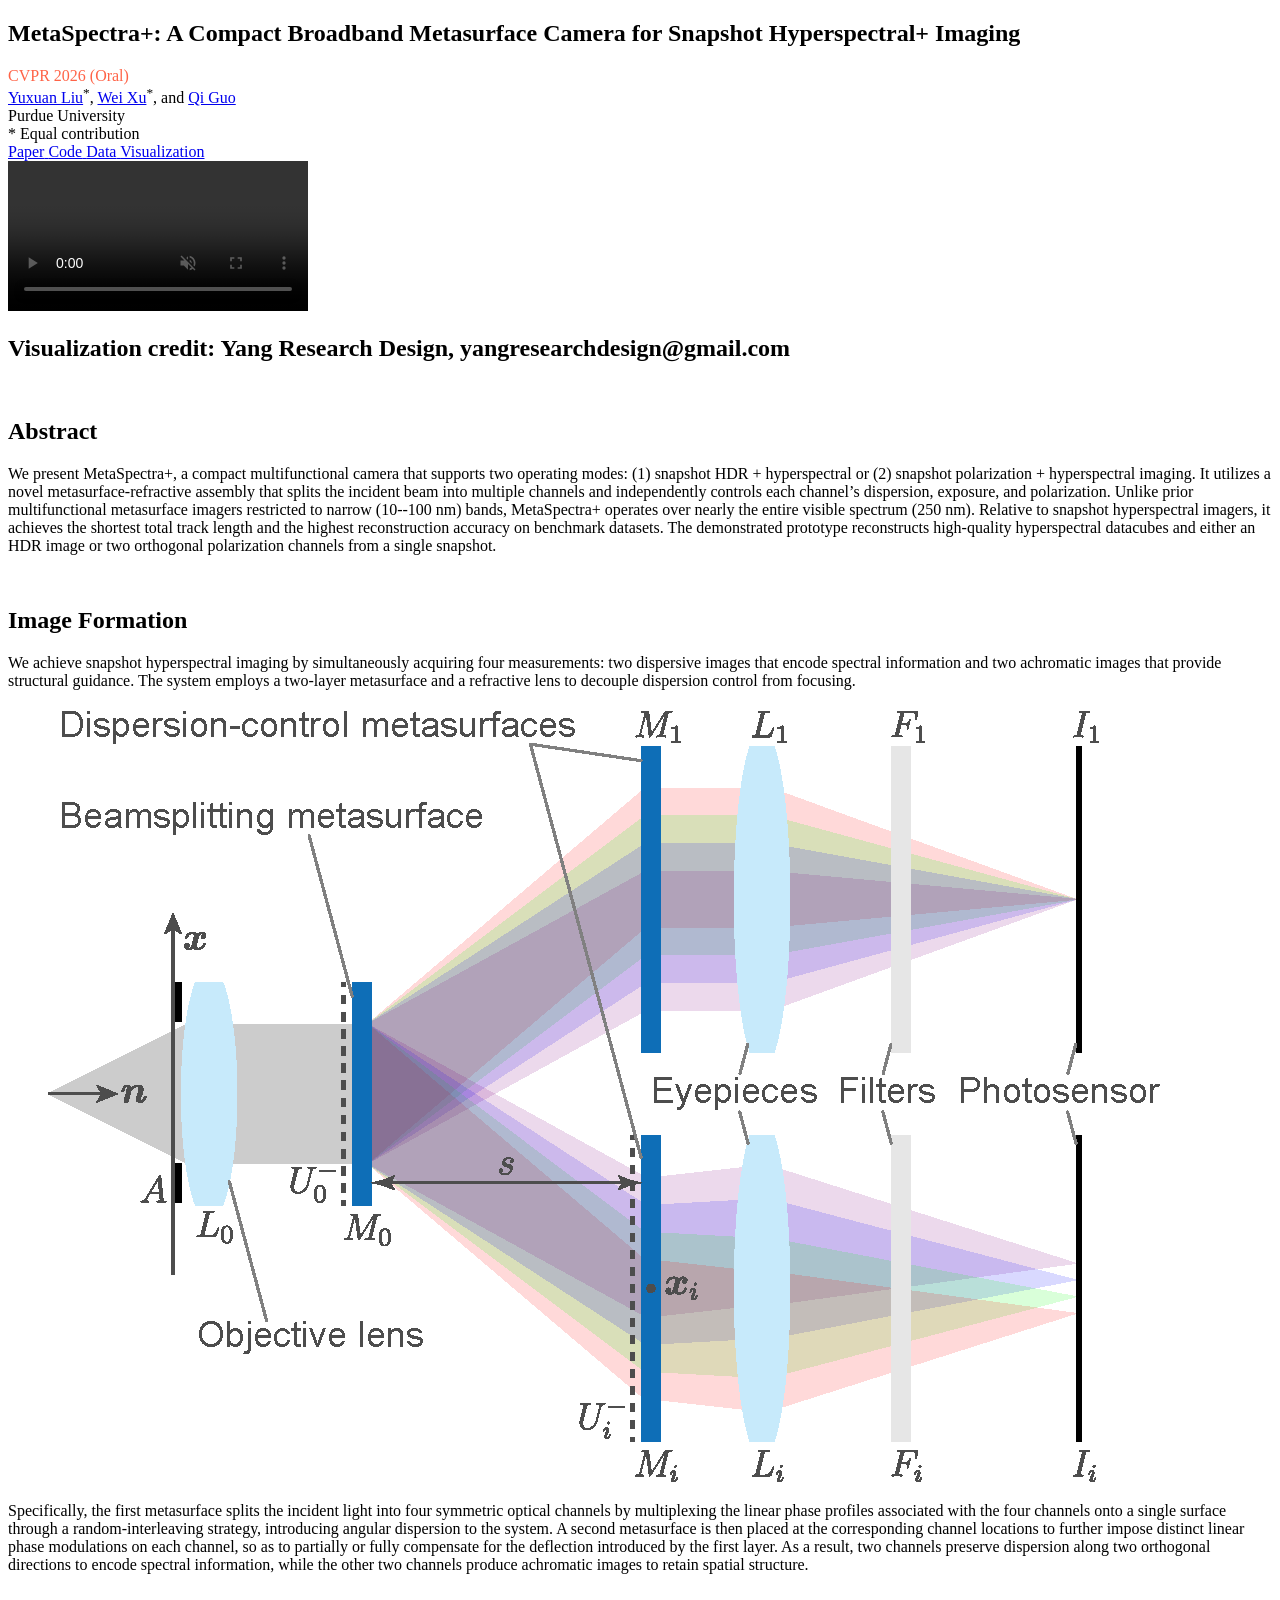
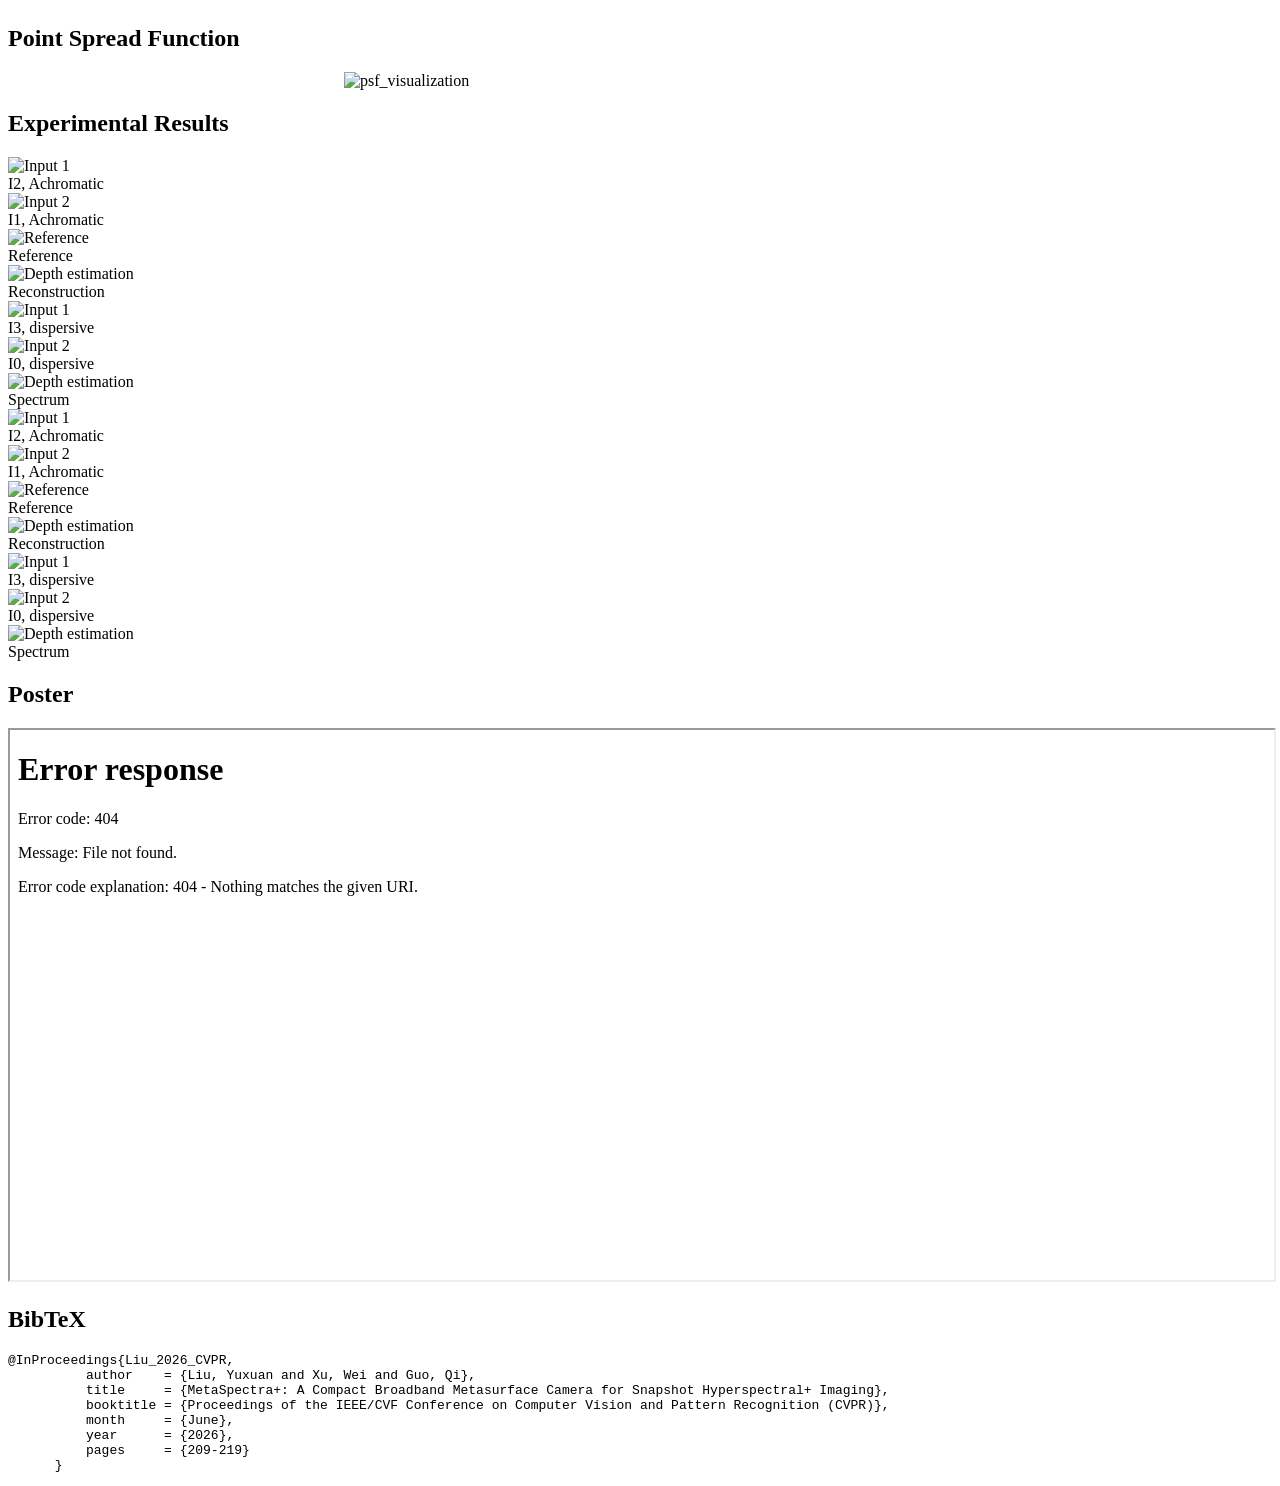
==== commit 47104276: "Update index.html" ====
--- a/index.html
+++ b/index.html
@@ -125,9 +125,9 @@
                 <a href="https://meta-imaging.qiguo.org/visualization/"
                    class="external-link button is-normal is-rounded is-dark">
                   <span class="icon">
-                      <i class="far fa-images"></i>
+                      <i class="fas fa-eye"></i>
                   </span>
-                  <span>Data</span>
+                  <span>Visualization</span>
                   </a>
             </span>
               
